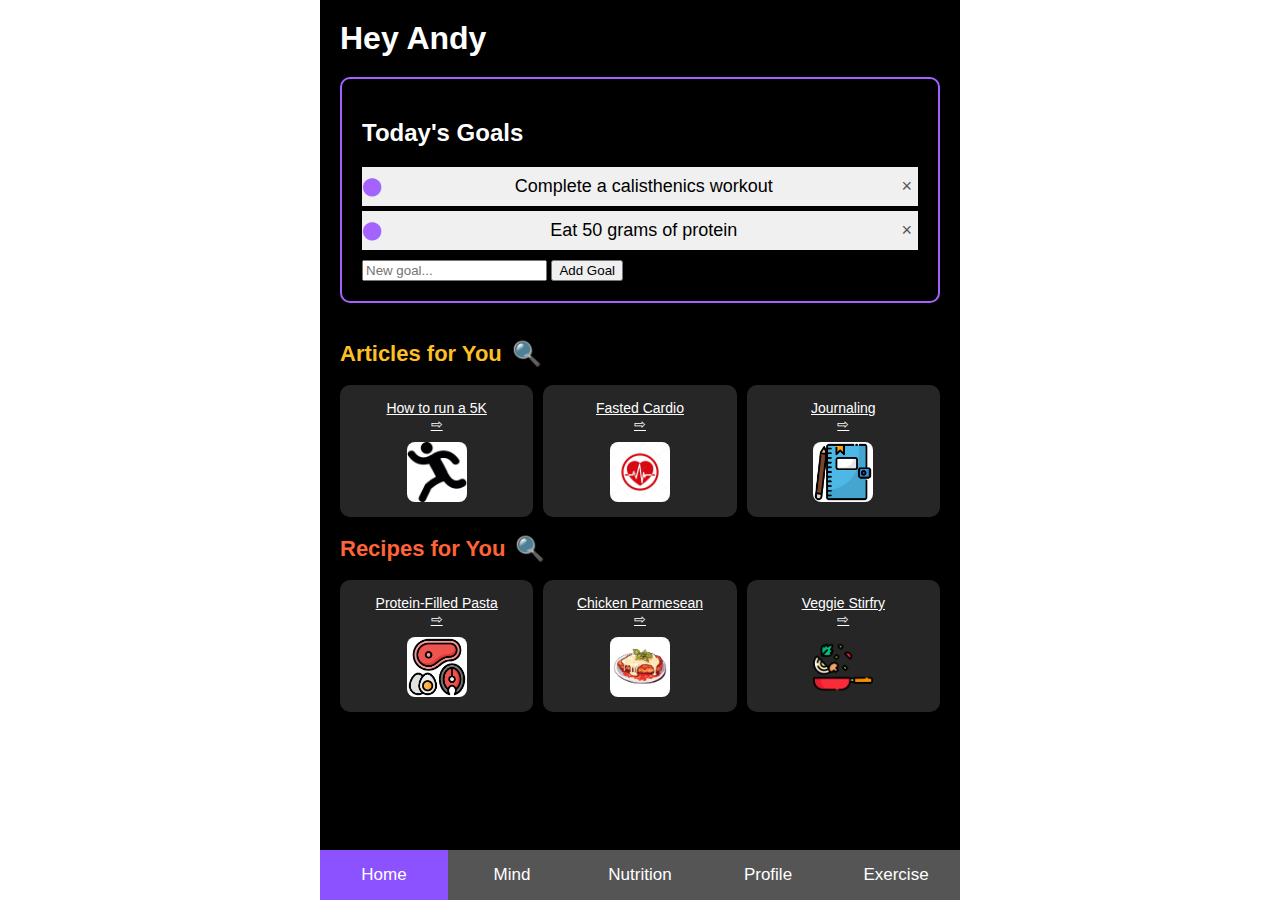
==== tab1.html @ 89b9f35d "added edit nutrition button, fixed scroll on nutrition tab" ====
<!DOCTYPE html>
<html lang="en">
   <head>
      <meta charset="UTF-8">
      <meta name="viewport" content="width=device-width, initial-scale=1.0">
      <link rel="stylesheet" href="styles.css">
      <title>Tabs Example</title>
   </head>
   <body>
      <div id="wrapped" class="allContent">
         <div class="everything">
            <!--W3 Schools' code was used to create the general layout and buttons on the bottom. https://www.w3schools.com/howto/howto_js_tab_header.asp-->
            <!-- Updated Tab 1: Text -->
            <div id="Text" class="tabcontent">
               <div class="scrollable-content">
                  <!-- Top Header with Username -->
                  <div class="header">
                     <h1 class="greeting">Hey Andy</h1>
                  </div>
                  <!-- Section: Today's Goals with Box -->
                  <div class="section goals-box">
                     <h2>Today's Goals</h2>
                     <ul id="goals-list" class="goals-list">
                        <li><span>Complete a calisthenics workout</span> <button onclick="removeGoal(this)">×</button></li>
                        <li><span>Eat 50 grams of protein</span> <button onclick="removeGoal(this)">×</button></li>
                     </ul>
                     <!-- Input to add new goals -->
                     <input type="text" id="newGoal" placeholder="New goal...">
                     <button onclick="addGoal()">Add Goal</button>
                  </div>
                  <!-- Section: Articles for You with Search Icon -->
                  <div class="section articles">
                     <div style="display: flex; align-items: center;">
                        <h2>Articles for You</h2>
                        <span class="search-icon" onclick="toggleSearch('article')" style="margin-left: 10px; cursor: pointer;">&#x1F50D;</span> <!-- Unicode for magnifying glass -->
                        <input type="text" id="articleSearch" placeholder="Search articles..." onkeyup="searchContent('article')" style="display: none; margin-left: 10px;">
                     </div>
                     <div class="article-grid" id="article-grid">
                        <div class="article-item">
                           <a href="javascript:void(0);" onclick="openImage('images/train-5k.jpg')">
                           How to run a 5K <span class="link-icon">&#x21E8;</span>
                           <img src="images/running.jpg" alt="How to run a 5K" class="article-image">
                           </a>
                        </div>
                        <div class="article-item">
                           <a href="javascript:void(0);" onclick="openImage('images/fasted-cardio.jpg')">
                           Fasted Cardio <span class="link-icon">&#x21E8;</span>
                           <img src="images/cardio.jpg" alt="Fasted Cardio" class="article-image">
                           </a>
                        </div>
                        <div class="article-item">
                           <a href="javascript:void(0);" onclick="openImage('images/journaling.jpg')">
                           Journaling <span class="link-icon">&#x21E8;</span>
                           <img src="images/journal.jpg" alt="Journaling" class="article-image">
                           </a>
                        </div>
                     </div>
                  </div>
                  <!-- Section: Recipes for You with Search Icon -->
                  <div class="section recipes">
                     <div style="display: flex; align-items: center;">
                        <h2>Recipes for You</h2>
                        <span class="search-icon" onclick="toggleSearch('recipe')" style="margin-left: 10px; cursor: pointer;">&#x1F50D;</span> <!-- Unicode for magnifying glass -->
                        <input type="text" id="recipeSearch" placeholder="Search recipes..." onkeyup="searchContent('recipe')" style="display: none; margin-left: 10px;">
                     </div>
                     <div class="recipe-grid" id="recipe-grid">
                        <div class="recipe-item">
                           <a href="javascript:void(0);" onclick="openImage('images/penne-recipe.jpg')">
                           Protein-Filled Pasta <span class="link-icon">&#x21E8;</span>
                           <img src="images/protein.jpg" alt="Protein-filled meals" class="recipe-image">
                           </a>
                        </div>
                        <div class="recipe-item">
                           <a href="javascript:void(0);" onclick="openImage('images/chicken-parm.jpg')">
                           Chicken Parmesean <span class="link-icon">&#x21E8;</span>
                           <img src="images/chickenparm.jpg" alt="Chicken Parmesan" class="recipe-image">
                           </a>
                        </div>
                        <div class="recipe-item">
                           <a href="javascript:void(0);" onclick="openImage('images/veg-stirfry.jpg')">
                           Veggie Stirfry <span class="link-icon">&#x21E8;</span>
                           <img src="images/stirfry.jpg" alt="Vegetable Stir Fry" class="recipe-image">
                           </a>
                        </div>
                     </div>
                  </div>
               </div>
            </div>
            <script>
               function toggleSearch(section) {
                   const searchBox = document.getElementById(section + 'Search');
                   searchBox.style.display = searchBox.style.display === 'none' ? 'block' : 'none';
                   searchBox.focus();
               }
               
               function searchContent(section) {
                   const input = document.getElementById(section + 'Search').value.toLowerCase();
                   const items = document.querySelectorAll(`#${section}-grid .${section}-item`);
               
                   items.forEach(item => {
                       const text = item.textContent.toLowerCase();
                       if (text.includes(input)) {
                           item.style.backgroundColor = '#ffeb3b'; // Light yellow background for matching items
                           item.style.border = '2px solid #ffa000'; // Orange border to enhance visibility
                           item.style.boxShadow = '0px 0px 10px rgba(255, 160, 0, 0.5)'; // Shadow effect for better highlight
                           item.style.borderRadius = '8px'; // Rounding corners for a nicer appearance
                       } else {
                           item.style.backgroundColor = ''; // Remove background color
                           item.style.border = ''; // Remove border
                           item.style.boxShadow = ''; // Remove shadow
                           item.style.borderRadius = ''; // Remove rounded corners
                       }
                   });
               }
            </script>
            <!-- Tab 2: Choices -->
            <div id="Choices" class="tabcontent">
               <h1 style="text-align: center; font-size: 24px; margin-bottom: 20px;">Daily Reflection</h1>
               <!-- Reflection Form -->
               <form style="display: flex; flex-direction: column; align-items: center;">
                  <!-- Reflection Text Area -->
                  <div style="margin-bottom: 20px; width: 80%;">
                     <label for="reflection" style="font-weight: bold; font-size: 18px; display: block; text-align: left; margin-bottom: 10px;">Your Reflection:</label>
                     <textarea id="reflection" rows="4" placeholder="Write your thoughts here..." style="width: 100%; padding: 10px; font-size: 16px; border-radius: 5px; border: 1px solid #ccc;"></textarea>
                  </div>
                  <!-- Mood Selection with Stars -->
                  <div style="margin-bottom: 20px; text-align: center;">
                     <label for="mood" style="font-weight: bold; font-size: 18px; display: block; margin-bottom: 10px;">Your Mood:</label>
                     <div id="starRating" style="display: flex; gap: 5px; justify-content: center;">
                        <span class="star" data-value="1">&#9733;</span>
                        <span class="star" data-value="2">&#9733;</span>
                        <span class="star" data-value="3">&#9733;</span>
                        <span class="star" data-value="4">&#9733;</span>
                        <span class="star" data-value="5">&#9733;</span>
                     </div>
                     <input type="hidden" id="mood" value="0">
                  </div>
                  <!-- Sleep Start and End Time -->
                  <div style="margin-bottom: 20px; width: 80%; text-align: left;">
                     <label for="sleepStart" style="font-weight: bold; font-size: 18px; display: block; margin-bottom: 10px;">Sleep Start Time:</label>
                     <input type="time" id="sleepStart" style="width: 100%; padding: 10px; font-size: 16px; border-radius: 5px; border: 1px solid #ccc;">
                  </div>
                  <div style="margin-bottom: 20px; width: 80%; text-align: left;">
                     <label for="sleepEnd" style="font-weight: bold; font-size: 18px; display: block; margin-bottom: 10px;">Sleep End Time:</label>
                     <input type="time" id="sleepEnd" style="width: 100%; padding: 10px; font-size: 16px; border-radius: 5px; border: 1px solid #ccc;">
                  </div>
                  <!-- Submit Button -->
                  <button type="button" onclick="submitReflection()" style="padding: 10px 20px; font-size: 16px; border-radius: 5px; background-color: #4CAF50; color: white; border: none; cursor: pointer;">
                  Submit Reflection
                  </button>
               </form>
               <!-- Result Display -->
               <p id="reflectionResult" style="text-align: center; margin-top: 20px; font-size: 18px;"></p>
            </div>
            <script>
               // Star Rating Functionality
               document.querySelectorAll('.star').forEach(star => {
                   star.addEventListener('click', function() {
                       const rating = this.getAttribute('data-value');
                       document.getElementById('mood').value = rating;
                       highlightStars(rating);
                   });
               });
               
               function highlightStars(rating) {
                   document.querySelectorAll('.star').forEach(star => {
                       star.style.color = star.getAttribute('data-value') <= rating ? 'gold' : '#ccc';
                   });
               }
               
               // Function to calculate sleep duration
               function calculateSleepDuration(startTime, endTime) {
                   const start = new Date(`1970-01-01T${startTime}:00`);
                   const end = new Date(`1970-01-01T${endTime}:00`);
               
                   if (end < start) {
                       end.setDate(end.getDate() + 1); // Adjust for overnight sleep
                   }
               
                   const diffMs = end - start;
                   const diffHrs = Math.floor(diffMs / (1000 * 60 * 60));
                   const diffMins = Math.floor((diffMs % (1000 * 60 * 60)) / (1000 * 60));
               
                   return `${diffHrs} hours and ${diffMins} minutes`;
               }
               
               // Function to handle reflection submission
               function submitReflection() {
                   const reflection = document.getElementById("reflection").value;
                   const mood = document.getElementById("mood").value;
                   const sleepStart = document.getElementById("sleepStart").value;
                   const sleepEnd = document.getElementById("sleepEnd").value;
               
                   let sleepDuration = "N/A";
                   if (sleepStart && sleepEnd) {
                       sleepDuration = calculateSleepDuration(sleepStart, sleepEnd);
                   }
               
                   document.getElementById("reflectionResult").innerText = `
                       Reflection: ${reflection}
                       Mood: ${mood} stars
                       Sleep Duration: ${sleepDuration}
                   `;
               }
            </script>
            <!-- Tab 3: Nutrition -->
            <div id="ToDo" class="tabcontent">
               <h1 style="color: white; text-align: center; font-size: 24px; margin-bottom: 20px;">Good Morning Andy!</h1>
               <!-- Section for Caloric and Macronutrient Progress -->
               <div style="display: flex; align-items: center; justify-content: space-between; margin-bottom: 30px;">
                  <div style="background-color: #a463ff; color: white; padding: 10px; border-radius: 50%; text-align: center;">
                     1000/2000 Kcal
                  </div>
                  <div style="flex-grow: 1; margin-left: 20px;">
                     <div style="display: flex; align-items: center;">
                        <div style="color: #fcbf24; width: 50px;">Carbs</div>
                        <div style="background-color: #333; width: 100%; height: 10px; border-radius: 5px; margin-left: 10px; position: relative;">
                           <div style="background-color: #fcbf24; width: 60%; height: 100%; border-radius: 5px;"></div>
                        </div>
                     </div>
                     <div style="display: flex; align-items: center; margin-top: 10px;">
                        <div style="color: #fcbf24; width: 50px;">Protein</div>
                        <div style="background-color: #333; width: 100%; height: 10px; border-radius: 5px; margin-left: 10px; position: relative;">
                           <div style="background-color: #fcbf24; width: 45%; height: 100%; border-radius: 5px;"></div>
                        </div>
                     </div>
                     <div style="display: flex; align-items: center; margin-top: 10px;">
                        <div style="color: #fcbf24; width: 50px;">Fats</div>
                        <div style="background-color: #333; width: 100%; height: 10px; border-radius: 5px; margin-left: 10px; position: relative;">
                           <div style="background-color: #fcbf24; width: 30%; height: 100%; border-radius: 5px;"></div>
                        </div>
                     </div>
                  </div>
               </div>
               <!-- Dropdown Menus -->
               <div class="dropdowns" style="color: white; font-size: 18px; text-align: left;">
                  <button id="submit-nutrition-btn" style="margin-left: 10px; background-color: #fcbf24; padding: 10px;">Submit Nutrition</button>
                  <label for="breakfast-dropdown">Breakfast</label>
                  <select id="breakfast-dropdown" class="dropdown">
                     <option value="" disabled selected>Select an option</option>
                     <option value="Smoothie">Smoothie</option>
                     <option value="Oatmeal">Oatmeal</option>
                     <option value="Eggs">Eggs</option>
                  </select>
                  <input type="text" id="newBreakfast" placeholder="Add new breakfast..." />
                  <button onclick="addNewOption('breakfast-dropdown', 'newBreakfast')">Add</button>
                  <label for="lunch-dropdown" style="margin-top: 20px;">Lunch</label>
                  <select id="lunch-dropdown" class="dropdown">
                     <option value="" disabled selected>Select an option</option>
                     <option value="Salad">Salad</option>
                     <option value="Chicken Wrap">Chicken Wrap</option>
                     <option value="Rice & Beans">Rice & Beans</option>
                  </select>
                  <input type="text" id="newLunch" placeholder="Add new lunch..." />
                  <button onclick="addNewOption('lunch-dropdown', 'newLunch')">Add</button>
                  <label for="dinner-dropdown" style="margin-top: 20px;">Dinner</label>
                  <select id="dinner-dropdown" class="dropdown">
                     <option value="" disabled selected>Select an option</option>
                     <option value="Grilled Salmon">Grilled Salmon</option>
                     <option value="Steak">Steak</option>
                     <option value="Vegetable Stir Fry">Vegetable Stir Fry</option>
                  </select>
                  <input type="text" id="newDinner" placeholder="Add new dinner..." />
                  <button onclick="addNewOption('dinner-dropdown', 'newDinner')">Add</button>
                  <label for="snack-dropdown" style="margin-top: 20px;">Snack</label>
                  <select id="snack-dropdown" class="dropdown">
                     <option value="" disabled selected>Select an option</option>
                     <option value="Fruit">Fruit</option>
                     <option value="Nuts">Nuts</option>
                     <option value="Protein Bar">Protein Bar</option>
                  </select>
                  <input type="text" id="newSnack" placeholder="Add new snack..." />
                  <button onclick="addNewOption('snack-dropdown', 'newSnack')">Add</button>
               </div>
            </div>
            <!-- Tab 4: Profile -->
            <div id="Profile" class="tabcontent" style="position: relative;">
               <!-- Settings Icon in the Top Right Corner -->
               <img src="settings.png" alt="Settings" id="settingsIcon" style="position: absolute; top: 20px; right: 20px; width: 30px; height: 30px; cursor: pointer;">
               <div class="form-popup" id="preliminaryModal">
                  <form id="preliminaryForm" class="form-container">
                     <h2>Preliminary Information</h2>
                     <label for="name">Name:</label>
                     <input type="text" id="name" placeholder="Enter your name" required>
                     <label for="age">Age:</label>
                     <input type="number" id="age" placeholder="Enter your age" required>
                     <label for="height">Height (cm):</label>
                     <input type="number" id="height" placeholder="Enter your height in cm" required>
                     <label for="weight">Weight (kg):</label>
                     <input type="number" id="weight" placeholder="Enter your weight in kg" required>
                     <label for="fitness-goal">Fitness Goal:</label>
                     <select id="fitness-goal" required>
                        <option value="" disabled selected>Select a goal...</option>
                        <option value="Strength & Muscle Building">Strength & Muscle Building</option>
                        <option value="Endurance & Stamina">Endurance & Stamina</option>
                        <option value="Flexibility & Mobility">Flexibility & Mobility</option>
                        <option value="Weight Loss & Toning">Weight Loss & Toning</option>
                     </select>
                     <button type="submit" class="btn">Submit</button>
                     <button type="button" class="btn cancel" onclick="closeForm()">Close</button>
                  </form>
               </div>
               <!-- Centered Header -->
               <h1 style="text-align: center; font-size: 24px; margin-top: 20px;">Hi Bharat!</h1>
               <!-- Centered Profile Picture Below Header -->
               <div style="display: flex; justify-content: center; margin-top: 10px;">
                  <img src="BITMOJI.png" alt="Profile Picture" id="img" width="80" style="border-radius: 50%; cursor: pointer;">
               </div>
               <!-- Row with Weight, Height, and Age -->
               <div style="display: flex; justify-content: center; gap: 20px; margin-top: 20px;">
                  <div class="info-box" id="weight-box"><strong>Weight:</strong> 70 kg</div>
                  <div class="info-box" id="height-box"><strong>Height:</strong> 180 cm</div>
                  <div class="info-box" id="age-box"><strong>Age:</strong> 25</div>
               </div>
               <!-- Bubbles with Large Number and Small Text -->
               <div style="display: flex; justify-content: center; gap: 20px; margin-top: 20px;">
                  <div class="bubble">
                     <div class="large-number">1</div>
                     <div class="small-text">workout done</div>
                  </div>
                  <div class="bubble">
                     <div class="large-number">72</div>
                     <div class="small-text">grams of protein</div>
                  </div>
                  <button onclick="editNutrition()" class="edit-nutrition-btn">Edit Nutrition</button>
               </div>
               <!-- Table Image at the Bottom -->
               <div style="text-align: center; margin-top: 30px; padding-bottom: 30px;">
                  <img src="table.png" alt="Table Data" style="width: 100%; max-width: 600px; border-radius: 10px;">
               </div>
               <!-- Hidden Text Displayed on Image Click -->
               <div id="txt" style="display: none; margin-top: 10px;">
                  <button id="close" style="background: none; border: none; font-size: 18px; color: white; cursor: pointer;">&times;</button>
                  <p>Hello.</p>
               </div>
               <script>
                  const pic = document.getElementById('img');
                  const text = document.getElementById('txt');
                  const close = document.getElementById('close');
                  
                  pic.addEventListener('click', () => {
                      text.style.display = 'block';
                  });
                  
                  close.addEventListener('click', () => {
                      text.style.display = 'none';
                  });
                  
                  
                  //form stuff scripts
                     // Get references to necessary elements
                  const settingsIcon = document.getElementById('settingsIcon');
                  const formPopup = document.getElementById('preliminaryModal');
                  const formContainer = document.getElementById('preliminaryForm');
                  
                  // Function to open the form modal when the settings icon is clicked
                  settingsIcon.addEventListener('click', () => {
                  formPopup.style.display = "block";
                  });
                  
                  // Function to close the form modal
                  function closeForm() {
                  formPopup.style.display = "none";
                  }
                  
                  // Handle form submission
                  
                  function addNewOption(dropdownId, inputId) {
                  const dropdown = document.getElementById(dropdownId);
                  const newValue = document.getElementById(inputId).value.trim();
                  
                  
                  if (newValue !== "") {
                  const newOption = document.createElement("option");
                  newOption.text = newValue;
                  newOption.value = newValue;
                  dropdown.add(newOption); // Add the new option to the dropdown
                  
                  // Optionally, select the new option right away
                  dropdown.value = newValue;
                  
                  
                  // Clear the input field after adding
                  document.getElementById(inputId).value = '';
                  } else {
                  alert("Please enter a value to add.");
                  }
                  }
                  document.getElementById("submit-nutrition-btn").addEventListener("click", function() {
                  // Generate a random number between 0 and 150
                  const randomProtein = Math.floor(Math.random() * 151); // 0 to 150 inclusive
                  
                  // Update the profile bubble for grams of protein
                  document.querySelector("#Profile .bubble:nth-child(2) .large-number").textContent = randomProtein;
                  });
               </script>
            </div>
            <!-- Tab 5: Exercise -->
            <div id="Exercise" class="tabcontent">
               <!-- Header for Today's Workout -->
               <div class="header">
                  <h1>Today's Workout</h1>
                  <button class="start-workout-btn">+ Start Workout</button> <!-- Start workout button -->
               </div>
               <!-- Workout Cards -->
               <div class="workout-cards">
                  <div class="workout-card">
                     <p id="workout1">35 min jog</p>
                  </div>
                  <div class="workout-card">
                     <p id="workout2">3 x 11 Lunges</p>
                  </div>
                  <div class="workout-card">
                     <p id="workout3">3 x 15 Glute Bridge</p>
                  </div>
                  <div class="workout-card">
                     <p id="workout4">4 x 15 Squats</p>
                  </div>
               </div>
               <!-- Workout Summary Section -->
               <div class="workout-summary">
                  <h2>Summary</h2>
                  <div class="muscle-images">
                     <img src="images/muscles.jpg" alt="Body Image" class="muscle-image"> <!-- REPLACE WITH ACTUAL IMAGE PATH -->
                  </div>
                  <ul class="summary-list">
                     <li><strong>Areas Targeted:</strong> Legs</li>
                     <li><strong>Duration:</strong> 50 mins</li>
                     <li><strong>Calories Burned:</strong> 350 Kcal</li>
                  </ul>
               </div>
            </div>
            <!-- Continuation of the first original link. https://www.w3schools.com/howto/howto_js_tab_header.asp -->
            <!-- Buttons -->
            <div class="tab-buttons">
               <button class="tablink" onclick="openTab('Text', this)" id="defaultOpen">Home</button>
               <button class="tablink" onclick="openTab('Choices', this)">Mind</button>
               <button class="tablink" onclick="openTab('ToDo', this)">Nutrition</button>
               <button class="tablink" onclick="openTab('Profile', this)">Profile</button>
               <button class="tablink" onclick="openTab('Exercise', this)">Exercise</button>
            </div>
         </div>
      </div>
      <script>
         const workoutPlans = {
           "Strength & Muscle Building": [
               "2 x 10 Bench Press",
               "4 x 10 Deadlift",
               "4 x 10 Squats",
               "3 x 15 Bicep Curls"
           ],
           "Endurance & Stamina": [
               "40 min Run",
               "3 x 20 Mountain Climbers",
               "3 x 15 Burpees",
               "4 x 15 Jump Squats"
           ],
           "Flexibility & Mobility": [
               "20 min Yoga Flow",
               "3 x 10 Shoulder Stretches",
               "3 x 10 Hamstring Stretches",
               "3 x 10 Hip Flexor Stretches"
           ],
           "Weight Loss & Toning": [
               "30 min HIIT Cardio",
               "4 x 15 Push-Ups",
               "4 x 15 Bodyweight Squats",
               "3 x 20 Bicycle Crunches"
           ]
         };
         
         function updateWorkoutText(goal) {
         console.log("Updating workout text for goal:", goal);  // Debug: Check which goal is selected
         
         // Get the selected workout plan
         const selectedWorkouts = workoutPlans[goal] || ["", "", "", ""];
         console.log("Selected Workouts:", selectedWorkouts);  // Debug: Check selected workouts
         
         // Update each workout card's text based on the selected workout plan
         document.getElementById("workout1").innerText = selectedWorkouts[0] || "";
         document.getElementById("workout2").innerText = selectedWorkouts[1] || "";
         document.getElementById("workout3").innerText = selectedWorkouts[2] || "";
         document.getElementById("workout4").innerText = selectedWorkouts[3] || "";
         
         // Debug: Log the updated text for verification
         console.log("Updated workout1 text:", document.getElementById("workout1").innerText);
         console.log("Updated workout2 text:", document.getElementById("workout2").innerText);
         console.log("Updated workout3 text:", document.getElementById("workout3").innerText);
         console.log("Updated workout4 text:", document.getElementById("workout4").innerText);
         }
         
         
         
         formContainer.addEventListener('submit', function(event) {
         event.preventDefault();
         
         // Get form input values
         const name = document.getElementById('name').value;
         const age = document.getElementById('age').value;
         const height = document.getElementById('height').value;
         const weight = document.getElementById('weight').value;
         const fitnessGoal = document.getElementById('fitness-goal').value;
         
         // Update the displayed information in the profile
         document.querySelector('#Profile h1').innerText = `Hi ${name}!`;
         document.getElementById('weight-box').innerText = `Weight: ${weight} kg`;
         document.getElementById('height-box').innerText = `Height: ${height} cm`;
         document.getElementById('age-box').innerText = `Age: ${age}`;
         
         // Update workout cards based on the selected goal
         updateWorkoutText(fitnessGoal);
         // Close the form after submission
         closeForm();
         });
         
         
         document.addEventListener('DOMContentLoaded', function() {
         console.log("DOM fully loaded and parsed. Setting default workout plan.");
         updateWorkoutText("Strength & Muscle Building");
         });  
         
         
         
         
         
         
         
         
         
         
         
         
         
         
         
         
         
         
         
           function openTab(tabName, elmnt) {
           var i, tabcontent, tablinks;
           tabcontent = document.getElementsByClassName("tabcontent");
           for (i = 0; i < tabcontent.length; i++) {
               tabcontent[i].style.display = "none";
           }
           tablinks = document.getElementsByClassName("tablink");
           for (i = 0; i < tablinks.length; i++) {
               tablinks[i].classList.remove("active"); // Remove active class from all buttons
           }
           document.getElementById(tabName).style.display = "block";
           elmnt.classList.add("active"); // Add active class to clicked button
         }
         
         
           document.getElementById("defaultOpen").click();
         
         
           function displayChoice() {
               const hatColor1 = document.querySelector('input[name="hatColor1"]:checked').value;
               const hatColor2 = document.getElementById("hatColor2").value;
               document.getElementById("choiceResult").innerText = `Hat color #1: ${hatColor1}, Hat color #2: ${hatColor2}`;
           }
         
         
         
         
           function addItem() {
               const newItemText = document.getElementById("newItem").value;
               if (newItemText.trim() !== "") {
                   const li = document.createElement("li");
                   li.innerHTML = `<span>${newItemText}</span> <button onclick="removeItem(this)">×</button>`;
                   li.querySelector("span").onclick = function () {
                       this.classList.toggle("completed");
                   };
                   document.getElementById("todoList").appendChild(li);
                   document.getElementById("newItem").value = '';
               }
           }
         
         
         
         
           function removeItem(element) {
               element.parentElement.remove();
           }
         
         
         
         
           function addGoal() {
               const newGoalText = document.getElementById("newGoal").value;
               if (newGoalText.trim() !== "") {
                   const li = document.createElement("li");
                   li.innerHTML = `<span>${newGoalText}</span> <button onclick="removeGoal(this)">×</button>`;
                   document.getElementById("goals-list").appendChild(li);
                   document.getElementById("newGoal").value = ''; // Clear the input field
               }
           }
         
         
         
         
           function removeGoal(element) {
               element.parentElement.remove();
           }

           function editNutrition() {
    // Simulate clicking on the Nutrition tab to switch views
    document.getElementById("defaultOpen").click(); // Adjust if the Nutrition tab isn’t the default

    // Directly show the Nutrition tab
    openTab('ToDo', document.querySelector('.tablink[onclick*="ToDo"]'));
    
    // Scroll to the top in case the form is off-screen
    document.getElementById("ToDo").scrollTop = 0;
}
      </script>
   </body>
</html>
---- styles.css ----
/* General Styles */
body {
  font-family: Arial, sans-serif;
  margin: 0;
  padding: 0;
 }
 .tablink {
  background-color: #555;
  color: white;
  border: none;
  outline: none;
  cursor: pointer;
  padding: 14px 16px;
  font-size: 17px;
  width: 20%;
  float: left;
 }
 .allContent {
  margin: auto;
  width: 640px;
  height: 100vh;
  display: flex;
  flex-direction: column;
  justify-content: space-between;
  background-color: powderblue;
  position: relative;
 }
 .everything {
  flex: 1;
  display: flex;
  flex-direction: column;
  justify-content: space-between;
  height: 100vh; /* Full height of the viewport */
 }
 .tab-buttons {
  display: flex;
  justify-content: space-between;
  background-color: #555;
  height: 50px;
  position: fixed; /* Ensures the footer remains fixed at the bottom */
  bottom: 0;
  width: 640px; /* Adjust as per the container width */
 }
 
 
 .tablink:hover {
  background-color: #777;
 }
 .tabcontent {
  display: none;
  flex-grow: 1;
  padding: 0;
  text-align: center;
  background-color: rgb(186, 85, 85);
  height: calc(100vh - 50px); /* Ensures tab content doesn’t overflow */
  overflow-y: auto; /* Allows the inner content to scroll if needed */
  padding-bottom: 50px; /* Makes space for the footer */
}
 
 
 .scrollable-content {
  padding: 20px;
  overflow-y: auto;
  height: calc(100% - 40px);
 }
 #Choices form {
  text-align: left;
  margin: 20px;
 }
 #Choices label {
  font-weight: bold;
 }
 #ToDo input[type="text"] {
  padding: 5px;
  font-size: 14px;
  margin-right: 10px;
  margin-bottom: 10px;
  width: calc(100% - 100px); /* Adjust width */
 }
 
 
 #ToDo button {
  padding: 5px 10px;
  background-color: #fcbf24;
  color: black;
  border-radius: 5px;
  cursor: pointer;
 }
 
 
 #ToDo ul {
  list-style-type: none;
  padding: 0;
  margin-top: 20px;
 }
 
 
 /* Ensure to-do list text is black */
 #ToDo ul li, .goals-list li {
  padding: 10px;
  background-color: #f0f0f0;
  margin-bottom: 5px;
  display: flex;
  justify-content: space-between;
  align-items: center;
  color: black; /* Ensure text is black */
 }
 
 
 /* Style for the goals and to-do list delete button */
 .goals-list li button, #ToDo ul li button {
  background-color: transparent;
  border: none;
  color: #555;
  font-size: 18px;
  cursor: pointer;
 }
 
 
 .goals-list li button:hover, #ToDo ul li button:hover {
  color: red;
 }
 
 
 /* Style for the Colors tab */
 .yellow {
  color: yellow;
  background-color: black;
  padding: 11px;
  margin: 0;
 }
 .purple {
  color: purple;
  background-color: yellow;
  padding: 11px;
  margin: 0;
 }
 .down-here {
  position: absolute;
  bottom: 50px;
  right: 10px;
 }
 
 
 /* Updated Styles for Tab 1: Text */
 #Text .scrollable-content {
  padding: 20px;
  background-color: #000; /* Dark background */
  color: #fff; /* White text */
  font-family: 'Arial', sans-serif;
 }
 
 
 /* Header */
 .header {
  display: flex;
  justify-content: space-between;
  align-items: center;
  margin-bottom: 20px;
 }
 .header h1 {
  font-size: 32px;
  margin: 0;
 }
 .search-icon {
  font-size: 24px;
  cursor: pointer;
 }
 
 
 /* Goals Section with Box */
 .goals-box {
  border: 2px solid #a463ff;
  border-radius: 10px;
  padding: 20px;
  margin-bottom: 20px;
  text-align: left; /* Left align the goals content */
 }
 .section.goals h2 {
  font-size: 22px;
  color: #a463ff; /* Purple color for section headers */
 }
 .goals-list {
  list-style: none;
  padding: 0;
  margin: 10px 0;
 }
 .goals-list li {
  font-size: 18px;
  padding: 8px 0;
  position: relative;
 }
 .goals-list li::before {
  content: "⬤"; /* Purple circle before each goal */
  color: #a463ff;
  margin-right: 10px;
 }
 
 
 /* Articles Section with Images */
 .section.articles h2 {
  font-size: 22px;
  color: #fcbf24; /* Orange-yellow */
 }
 .article-grid {
  display: grid;
  grid-template-columns: repeat(3, 1fr);
  gap: 10px;
 }
 .article-item a {
  color: #fff;
  font-size: 14px;
  background-color: #262626; /* Dark gray background for article boxes */
  padding: 15px;
  display: flex;
  flex-direction: column;
  align-items: center;
  text-align: center;
  border-radius: 10px;
 }
 .article-item a:hover {
  background-color: #333;
 }
 
 
 
 
 /* Updated Image Sizes */
 .article-image, .recipe-image {
  width: 60px; /* Limit the width to 60px */
  height: 60px; /* Set a fixed height */
  margin-top: 10px;
  object-fit: contain; /* Keep the image contained within the box */
  border-radius: 8px; /* Optional: Add a slight border radius */
 }
 
 
 /* Recipes Section with Images */
 .section.recipes h2 {
  font-size: 22px;
  color: #ff6437; /* Orange color */
 }
 .recipe-grid {
  display: grid;
  grid-template-columns: repeat(3, 1fr);
  gap: 10px;
 }
 .recipe-item a {
  color: #fff;
  font-size: 14px;
  background-color: #262626;
  padding: 15px;
  display: flex;
  flex-direction: column;
  align-items: center;
  text-align: center;
  border-radius: 10px;
 }
 .recipe-item a:hover {
  background-color: #333;
 }
 
 
 
 
 /*Profile styling*/
 .info-box {
  background-color: #333;
  color: #fff;
  padding: 10px 20px;
  border-radius: 5px;
  font-weight: bold;
 }
 
 
 /* Style for Workout Done and Protein Bubbles */
 .bubble {
  background-color: #a64dff;
  color: #fff;
  padding: 20px;
  border-radius: 10px;
  text-align: center;
  width: 120px;
  font-size: 18px;
  font-weight: bold;
 }
 
 
 .large-number {
  font-size: 24px;
 }
 
 
 
 
 
 
 
 
 
 
 
 
 /*Exercise*/
 .todo-item {
  display: flex;
  justify-content: space-between;
  align-items: center;
  background-color: #f9f9f9;
  padding: 10px 15px;
  border-radius: 5px;
  margin-bottom: 10px;
  box-shadow: 0 2px 4px rgba(0, 0, 0, 0.1);
 }
 
 
 /* Task Text Styling */
 .task-text {
  font-size: 16px;
  color: #333;
  cursor: pointer;
 }
 
 
 .task-text.completed {
  text-decoration: line-through;
  color: #aaa;
 }
 
 
 /* Remove Button Styling */
 .remove-btn {
  background: none;
  border: none;
  color: #d9534f;
  font-size: 18px;
  cursor: pointer;
 }
 
 
 .remove-btn:hover {
  color: #c9302c;
 }
 
 
 /* Nutrition/Exercise Tab Styling */
 .stats-section {
  display: flex;
  justify-content: space-between;
  margin-bottom: 20px;
 }
 
 
 .circle {
  width: 100px;
  height: 100px;
  border-radius: 50%;
  background-color: #a463ff;
  display: flex;
  justify-content: center;
  align-items: center;
  color: white;
  font-size: 16px;
 }
 
 
 .circle-content p {
  margin: 0;
  text-align: center;
 }
 
 
 .progress-bars {
  flex-grow: 1;
  padding-left: 20px;
 }
 
 
 .progress-bars p {
  color: #fcbf24;
  margin-bottom: 5px;
 }
 
 
 .progress-bar {
  width: 100%;
  height: 10px;
  background-color: #333;
  border-radius: 5px;
  margin-bottom: 10px;
 }
 
 
 .filled-bar {
  height: 100%;
  background-color: #fcbf24;
  border-radius: 5px;
 }
 
 
 .meals {
  margin-bottom: 20px;
 }
 
 
 .meal-item {
  display: flex;
  justify-content: space-between;
  margin-bottom: 10px;
 }
 
 
 .meal-item p {
  color: #fff;
 }
 
 
 .meal-item button {
  padding: 5px 10px;
  border-radius: 5px;
  background-color: #a463ff;
  color: white;
  border: none;
  cursor: pointer;
 }
 
 
 .search-section {
  display: flex;
  justify-content: center;
  gap: 10px;
  margin-bottom: 20px;
 }
 
 
 .search-input {
  padding: 10px;
  font-size: 16px;
  width: 200px;
  border-radius: 5px;
  border: none;
 }
 
 
 .search-button {
  padding: 10px 15px;
  background-color: #a463ff;
  color: white;
  border: none;
  border-radius: 5px;
  cursor: pointer;
 }
 
 
 .create-own-btn {
  padding: 10px 15px;
  background-color: #fcbf24;
  color: black;
  border: none;
  border-radius: 5px;
  cursor: pointer;
  width: 100%;
 }
 
 
 /* Update background to match Tab 1 */
 #ToDo {
  background-color: #000; /* Black background like Tab 1 */
  color: #fff; /* White text */
  padding: 20px;
  text-align: center;
 }
 
 
 /* Style dropdowns */
 .dropdown {
  background-color: #333;
  color: white;
  padding: 10px;
  border-radius: 5px;
  width: 100%;
  margin-top: 10px;
  font-size: 16px;
  border: 1px solid #777;
 }
 
 
 .dropdown option {
  background-color: #000;
  color: white;
 }
 
 
 /* Adjust label styling */
 #ToDo label {
  display: block;
  margin-top: 15px;
  font-size: 18px;
  color: #fcbf24; /* Matches the highlight color */
 }
 
 
 #Choices {
  background-color: #000; /* Black background */
  color: #fff; /* White text */
  padding: 20px;
  text-align: center;
 }
 
 
 #Choices label {
  color: #fcbf24; /* Matches the yellow highlight color */
 }
 
 
 #Choices textarea,
 #Choices input[type="time"] {
  background-color: #333; /* Dark gray background */
  color: white; /* White text */
  border: 1px solid #777; /* Light border */
 }
 
 
 #Choices button {
  background-color: #a463ff; /* Matches the purple button color */
  color: white; /* White text */
 }
 
 
 .star {
  color: #ccc; /* Default star color */
 }
 
 
 .star:hover,
 .star[data-value="1"]:hover ~ .star,
 .star[data-value="1"] {
  color: gold; /* Highlight stars when selected */
 }
 
 
 /* Profile tab color scheme update */
 #Profile {
  background-color: #000; /* Black background */
  color: #fff; /* White text */
  padding: 20px;
  text-align: center;
 }
 
 
 #Profile h1,
 #Profile .info-box,
 #Profile .bubble .large-number,
 #Profile .bubble .small-text {
  color: #fff; /* White text for profile elements */
 }
 
 
 #Profile .info-box {
  background-color: #333; /* Dark gray background */
  color: #fff; /* White text */
  border: 1px solid #777; /* Light border */
 }
 
 
 #Profile .bubble {
  background-color: #a463ff; /* Purple background for bubbles */
  color: #fff; /* White text */
 }
 
 
 #Profile img {
  border: 2px solid #fff; /* Add a white border around images */
 }
 
 
 /* Styles for the Exercise Tab */
 
 
 /* General layout */
 #Exercise {
  background-color: #000; /* Match black background like other tabs */
  color: #fff; /* White text */
  padding: 10px; /* Reduce padding */
  text-align: center;
 }
 
 
 /* Workout cards */
 .workout-cards {
  display: grid;
  grid-template-columns: repeat(2, 1fr); /* 2 columns */
  gap: 10px; /* Reduce space between cards */
  margin-top: 10px; /* Reduce margin */
  margin-bottom: 10px; /* Reduce margin */
 }
 
 
 .workout-card {
  background-color: #333; /* Dark gray background */
  padding: 10px; /* Reduce padding */
  border-radius: 10px;
  text-align: center;
  font-size: 16px; /* Reduce font size */
  color: white;
  box-shadow: 0 2px 5px rgba(0, 0, 0, 0.2);
 }
 
 
 /* Workout summary section */
 .workout-summary h2 {
  font-size: 30px; /* Reduce size */
  color: #a463ff; /* Matches yellow highlight color */
 }
 
 
 .muscle-images {
  display: flex;
  justify-content: center;
  gap: 10px; /* Reduce gap */
  margin-top: 10px; /* Reduce margin */
  margin-bottom: 10px; /* Reduce margin */
 }
 
 
 .muscle-image {
  width: 200px; /* Limit the size of the muscle image */
  height: auto;
  border: 2px solid #fff; /* White border around images */
  border-radius: 10px;
 }
 
 
 .summary-list {
  list-style: none;
  padding: 0;
  margin-top: 30px; /* Reduce margin */
  font-size: 20px; /* Adjust font size */
 }
 
 
 .summary-list li {
  margin-bottom: 5px; /* Reduce margin */
  color: #fcbf24;
 }
 
 
 #Exercise .header {
  display: flex;
  justify-content: space-between;
  align-items: center;
  margin-top: 20px; /* Add some top margin to bring it down */
  margin-bottom: 20px; /* Optional: Add bottom margin to space out content */
 }
 
 
 #Exercise .workout-summary {
  margin-top: 20px; /* Adds space above the summary */
 }
 
 
 /* Modal form - hidden by default */
 .form-popup {
  display: none; /* Hidden by default */
  position: fixed;
  top: 50%;
  left: 50%;
  transform: translate(-50%, -50%);
  border: 3px solid #f1f1f1;
  z-index: 9;
  background-color: white;
  width: 300px; /* Set a fixed width */
  padding: 20px;
  border-radius: 10px;
  box-shadow: 0px 4px 8px rgba(0, 0, 0, 0.2);
 }
 
 
 /* Optional: Styling for form elements */
 .form-container {
  display: flex;
  flex-direction: column;
 }
 
 
 .form-container label {
  font-size: 16px;
  font-weight: bold;
  color: black; /* Set font color to black */
  margin-bottom: 5px; /* Add space below the label */
 }
 
 
 .form-container input,
 .form-container select {
  margin-bottom: 15px; /* Add space below input and select elements */
  padding: 10px;
  font-size: 14px;
  border: 1px solid #ccc;
  border-radius: 5px;
 }
 
 
 .form-container h2 {
  font-size: 18px;
  color: black; /* Set font color to black for heading */
  margin-bottom: 20px; /* Add space below heading */
  text-align: center;
 }
 
 
 /* Optional: Styling for buttons in the modal */
 .form-container .btn {
  background-color: #04AA6D;
  color: white;
  padding: 16px 20px;
  border: none;
  cursor: pointer;
  width: 100%;
  margin-bottom: 10px;
 }
 
 
 .form-container .cancel {
  background-color: red;
 }
 
 
 /* Hover effect for buttons */
 .form-container .btn:hover {
  opacity: 1;
 }
 

 /*all button color change*/
 .tablink.active {
  background-color: #8C52FF;
  color: white; /* Optional for better readability */
 }
 
 #ToDo {
  display: flex;
  flex-direction: column;
  background-color: #000;
  color: #fff;
  padding: 20px;
  text-align: center;
  height: calc(100vh - 100px); /* Adjust to your needs */
  overflow-y: auto; /* Ensure scrolling is enabled */
  box-sizing: border-box;
}

/* Optional: Ensure the dropdown container can scroll if content exceeds the height */
#ToDo .dropdowns {
  max-height: 60vh; /* Set a maximum height */
  overflow-y: auto; /* Enable scrolling within the dropdown container */
  padding-bottom: 20px; /* Extra padding for easier scrolling */
}

.edit-nutrition-btn {
  background-color: #fcbf24; /* Matches the highlight color */
  color: black;
  border: none;
  padding: 5px 10px;
  border-radius: 5px;
  font-size: 14px;
  cursor: pointer;
  margin-top: 10px; /* Add some spacing */
}
.edit-nutrition-btn:hover {
  background-color: #ffc107; /* Slightly lighter on hover */
}
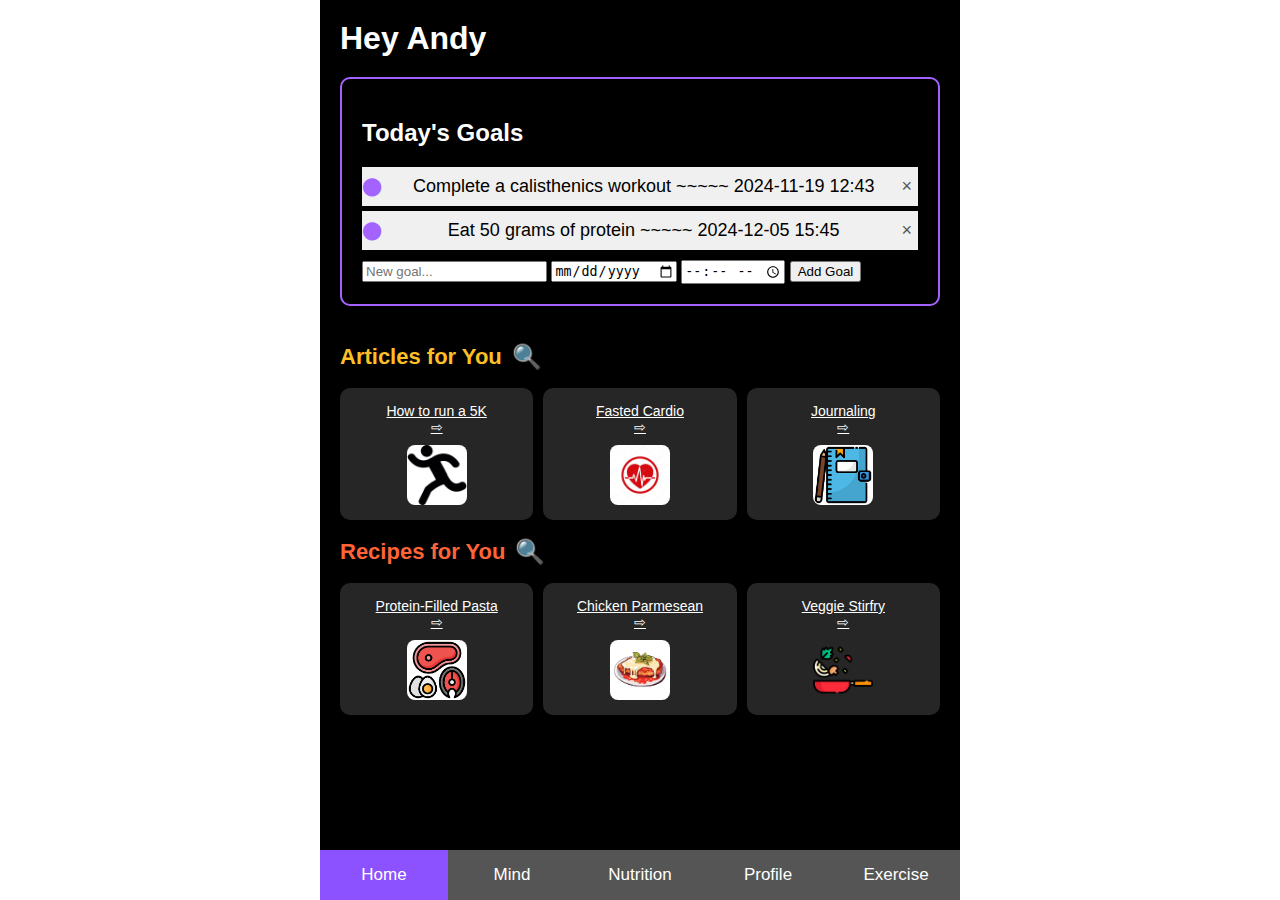
==== commit 5c5a2bf5: "can add date and time to goals now. added insta icon" ====
--- a/tab1.html
+++ b/tab1.html
@@ -21,11 +21,13 @@
                   <div class="section goals-box">
                      <h2>Today's Goals</h2>
                      <ul id="goals-list" class="goals-list">
-                        <li><span>Complete a calisthenics workout</span> <button onclick="removeGoal(this)">×</button></li>
-                        <li><span>Eat 50 grams of protein</span> <button onclick="removeGoal(this)">×</button></li>
+                        <li><span>Complete a calisthenics workout ~~~~~ 2024-11-19 12:43</span> <button onclick="removeGoal(this)">×</button></li>
+                        <li><span>Eat 50 grams of protein ~~~~~ 2024-12-05 15:45</span> <button onclick="removeGoal(this)">×</button></li>
                      </ul>
                      <!-- Input to add new goals -->
                      <input type="text" id="newGoal" placeholder="New goal...">
+                     <input type="date" id="goalDate" placeholder="Select date">
+                     <input type="time" id="goalTime" placeholder="Select time">
                      <button onclick="addGoal()">Add Goal</button>
                   </div>
                   <!-- Section: Articles for You with Search Icon -->
@@ -326,8 +328,16 @@
                </div>
                <!-- Table Image at the Bottom -->
                <div style="text-align: center; margin-top: 30px; padding-bottom: 30px;">
-                  <img src="table.png" alt="Table Data" style="width: 100%; max-width: 600px; border-radius: 10px;">
-               </div>
+                <div style="text-align: left; max-width: 600px; margin: 0 auto;">
+                   <h2 style="margin-bottom: 5px; font-size: 24px;">Average 1,598 Cal</h2>
+                   <h4 style="margin-top: 0; font-size: 18px; color: gray;">Oct 27 - Nov 2, 2024</h4>
+                </div>
+                <img src="calgraph.png" alt="Table Data" style="width: 100%; max-width: 600px; border-radius: 10px; cursor: pointer; transition: border-color 0.3s;"
+                     onclick="openTab('ToDo', this)" class="image-tint">
+                     <button onclick="shareToInstagram()" class="share-instagram-btn">
+                        <img src="images/instagram.jpg" alt="Instagram" style="width: 30px; height: 30px;">
+                     </button>
+             </div>
                <!-- Hidden Text Displayed on Image Click -->
                <div id="txt" style="display: none; margin-top: 10px;">
                   <button id="close" style="background: none; border: none; font-size: 18px; color: white; cursor: pointer;">&times;</button>
@@ -588,14 +598,24 @@
          
          
            function addGoal() {
-               const newGoalText = document.getElementById("newGoal").value;
-               if (newGoalText.trim() !== "") {
-                   const li = document.createElement("li");
-                   li.innerHTML = `<span>${newGoalText}</span> <button onclick="removeGoal(this)">×</button>`;
-                   document.getElementById("goals-list").appendChild(li);
-                   document.getElementById("newGoal").value = ''; // Clear the input field
-               }
-           }
+    const newGoalText = document.getElementById("newGoal").value;
+    const goalDate = document.getElementById("goalDate").value;
+    const goalTime = document.getElementById("goalTime").value;
+
+    if (newGoalText.trim() !== "") {
+        const li = document.createElement("li");
+        li.innerHTML = `
+            <span>${newGoalText} ~~~~~ ${goalDate} ${goalTime}</span>
+            <button onclick="removeGoal(this)">×</button>
+        `;
+        document.getElementById("goals-list").appendChild(li);
+
+        // Clear input fields after adding
+        document.getElementById("newGoal").value = '';
+        document.getElementById("goalDate").value = '';
+        document.getElementById("goalTime").value = '';
+    }
+}
          
          
          
@@ -614,6 +634,18 @@
     // Scroll to the top in case the form is off-screen
     document.getElementById("ToDo").scrollTop = 0;
 }
+
+function shareToInstagram() {
+    const toast = document.createElement("div");
+    toast.className = "instagram-toast";
+    toast.innerText = "Shared to Instagram!";
+    document.body.appendChild(toast);
+
+    // Remove the toast after 3 seconds
+    setTimeout(() => {
+        toast.remove();
+    }, 3000);
+}
       </script>
    </body>
 </html>--- a/styles.css
+++ b/styles.css
@@ -769,4 +769,32 @@
 }
 .edit-nutrition-btn:hover {
   background-color: #ffc107; /* Slightly lighter on hover */
-}+}
+
+.image-tint:hover {
+  filter: sepia(100%) saturate(300%) brightness(70%) hue-rotate(180deg);
+}
+
+.share-instagram-btn {
+  background-color: transparent;
+  border: none;
+  cursor: pointer;
+  position: absolute;
+  top: 20px;
+  right: 60px;
+}
+
+.instagram-toast {
+  position: fixed;
+  bottom: 20px;
+  left: 50%;
+  transform: translateX(-50%);
+  background-color: #333;
+  color: white;
+  padding: 10px 20px;
+  border-radius: 5px;
+  font-size: 16px;
+  box-shadow: 0 4px 8px rgba(0, 0, 0, 0.3);
+  z-index: 1000;
+  opacity: 0.9;
+}
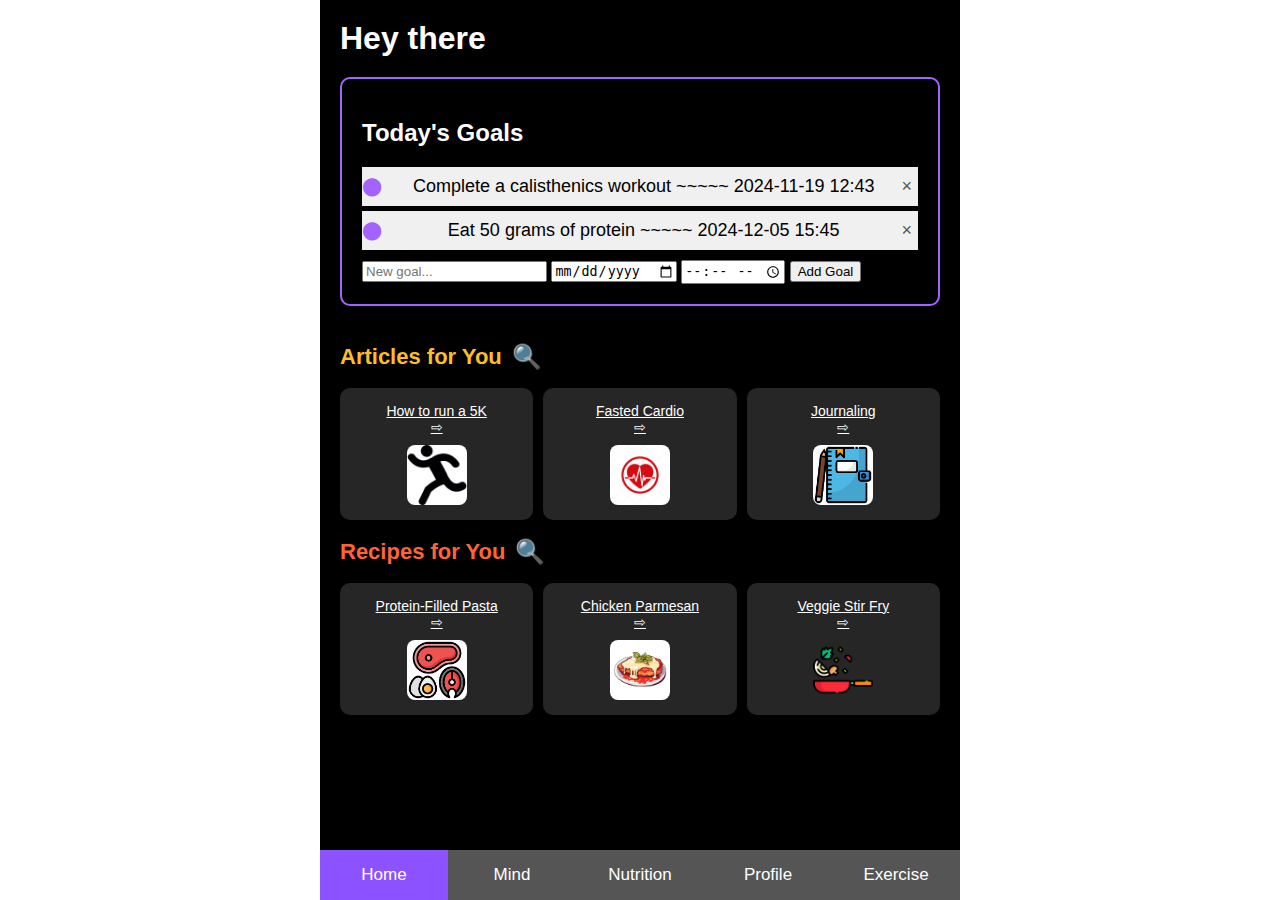
==== commit 74e4e013: "keyboard popup" ====
--- a/tab1.html
+++ b/tab1.html
@@ -1,651 +1,873 @@
 <!DOCTYPE html>
 <html lang="en">
-   <head>
-      <meta charset="UTF-8">
-      <meta name="viewport" content="width=device-width, initial-scale=1.0">
-      <link rel="stylesheet" href="styles.css">
-      <title>Tabs Example</title>
-   </head>
-   <body>
-      <div id="wrapped" class="allContent">
-         <div class="everything">
-            <!--W3 Schools' code was used to create the general layout and buttons on the bottom. https://www.w3schools.com/howto/howto_js_tab_header.asp-->
-            <!-- Updated Tab 1: Text -->
-            <div id="Text" class="tabcontent">
-               <div class="scrollable-content">
-                  <!-- Top Header with Username -->
-                  <div class="header">
-                     <h1 class="greeting">Hey Andy</h1>
-                  </div>
-                  <!-- Section: Today's Goals with Box -->
-                  <div class="section goals-box">
-                     <h2>Today's Goals</h2>
-                     <ul id="goals-list" class="goals-list">
+  <head>
+     <meta charset="UTF-8">
+     <meta name="viewport" content="width=device-width, initial-scale=1.0">
+     <link rel="stylesheet" href="styles.css">
+     <title>Tabs Example</title>
+  </head>
+  <body>
+     <div id="wrapped" class="allContent">
+        <div class="everything">
+           <!--W3 Schools' code was used to create the general layout and buttons on the bottom. https://www.w3schools.com/howto/howto_js_tab_header.asp-->
+           <!-- Updated Tab 1: Text -->
+           <div id="Text" class="tabcontent">
+            <div class="scrollable-content">
+                
+                <div class="header">
+                    <h1 class="greeting" id="greeting">Hey there</h1>
+                </div>
+                
+                <script>
+                    function updateGoalsGreeting() {
+                        const name = localStorage.getItem('userName') || "there";
+                        document.getElementById('greeting').textContent = `Hey ${name}`;
+                    }
+        
+                    // Call updateGoalsGreeting when the page loads
+                    window.addEventListener('load', updateGoalsGreeting);
+                </script>
+        
+                <!-- Section: Today's Goals with Box -->
+                <div class="section goals-box">
+                    <h2>Today's Goals</h2>
+                    <ul id="goals-list" class="goals-list">
                         <li><span>Complete a calisthenics workout ~~~~~ 2024-11-19 12:43</span> <button onclick="removeGoal(this)">×</button></li>
                         <li><span>Eat 50 grams of protein ~~~~~ 2024-12-05 15:45</span> <button onclick="removeGoal(this)">×</button></li>
-                     </ul>
-                     <!-- Input to add new goals -->
-                     <input type="text" id="newGoal" placeholder="New goal...">
-                     <input type="date" id="goalDate" placeholder="Select date">
-                     <input type="time" id="goalTime" placeholder="Select time">
-                     <button onclick="addGoal()">Add Goal</button>
-                  </div>
-                  <!-- Section: Articles for You with Search Icon -->
-                  <div class="section articles">
-                     <div style="display: flex; align-items: center;">
+                    </ul>
+                    <!-- Input to add new goals with pop-up keyboard functionality -->
+                    <input type="text" id="newGoal" placeholder="New goal..." onclick="showKeyboard()" onblur="hideKeyboard()">
+                    <input type="date" id="goalDate" placeholder="Select date">
+                    <input type="time" id="goalTime" placeholder="Select time">
+                    <button onclick="addGoal()">Add Goal</button>
+                </div>
+        
+                <!-- Section: Articles for You with Search Icon -->
+                <div class="section articles">
+                    <div style="display: flex; align-items: center;">
                         <h2>Articles for You</h2>
-                        <span class="search-icon" onclick="toggleSearch('article')" style="margin-left: 10px; cursor: pointer;">&#x1F50D;</span> <!-- Unicode for magnifying glass -->
+                        <span class="search-icon" onclick="toggleSearch('article')" style="margin-left: 10px; cursor: pointer;">&#x1F50D;</span>
                         <input type="text" id="articleSearch" placeholder="Search articles..." onkeyup="searchContent('article')" style="display: none; margin-left: 10px;">
-                     </div>
-                     <div class="article-grid" id="article-grid">
+                    </div>
+                    <div class="article-grid" id="article-grid">
                         <div class="article-item">
-                           <a href="javascript:void(0);" onclick="openImage('images/train-5k.jpg')">
-                           How to run a 5K <span class="link-icon">&#x21E8;</span>
-                           <img src="images/running.jpg" alt="How to run a 5K" class="article-image">
-                           </a>
+                            <a href="javascript:void(0);" onclick="openImage('images/train-5k.jpg')">
+                                How to run a 5K <span class="link-icon">&#x21E8;</span>
+                                <img src="images/running.jpg" alt="How to run a 5K" class="article-image">
+                            </a>
                         </div>
                         <div class="article-item">
-                           <a href="javascript:void(0);" onclick="openImage('images/fasted-cardio.jpg')">
-                           Fasted Cardio <span class="link-icon">&#x21E8;</span>
-                           <img src="images/cardio.jpg" alt="Fasted Cardio" class="article-image">
-                           </a>
+                            <a href="javascript:void(0);" onclick="openImage('images/fasted-cardio.jpg')">
+                                Fasted Cardio <span class="link-icon">&#x21E8;</span>
+                                <img src="images/cardio.jpg" alt="Fasted Cardio" class="article-image">
+                            </a>
                         </div>
                         <div class="article-item">
-                           <a href="javascript:void(0);" onclick="openImage('images/journaling.jpg')">
-                           Journaling <span class="link-icon">&#x21E8;</span>
-                           <img src="images/journal.jpg" alt="Journaling" class="article-image">
-                           </a>
+                            <a href="javascript:void(0);" onclick="openImage('images/journaling.jpg')">
+                                Journaling <span class="link-icon">&#x21E8;</span>
+                                <img src="images/journal.jpg" alt="Journaling" class="article-image">
+                            </a>
                         </div>
-                     </div>
-                  </div>
-                  <!-- Section: Recipes for You with Search Icon -->
-                  <div class="section recipes">
-                     <div style="display: flex; align-items: center;">
+                    </div>
+                </div>
+        
+                <!-- Section: Recipes for You with Search Icon -->
+                <div class="section recipes">
+                    <div style="display: flex; align-items: center;">
                         <h2>Recipes for You</h2>
-                        <span class="search-icon" onclick="toggleSearch('recipe')" style="margin-left: 10px; cursor: pointer;">&#x1F50D;</span> <!-- Unicode for magnifying glass -->
+                        <span class="search-icon" onclick="toggleSearch('recipe')" style="margin-left: 10px; cursor: pointer;">&#x1F50D;</span>
                         <input type="text" id="recipeSearch" placeholder="Search recipes..." onkeyup="searchContent('recipe')" style="display: none; margin-left: 10px;">
-                     </div>
-                     <div class="recipe-grid" id="recipe-grid">
+                    </div>
+                    <div class="recipe-grid" id="recipe-grid">
                         <div class="recipe-item">
-                           <a href="javascript:void(0);" onclick="openImage('images/penne-recipe.jpg')">
-                           Protein-Filled Pasta <span class="link-icon">&#x21E8;</span>
-                           <img src="images/protein.jpg" alt="Protein-filled meals" class="recipe-image">
-                           </a>
+                            <a href="javascript:void(0);" onclick="openImage('images/penne-recipe.jpg')">
+                                Protein-Filled Pasta <span class="link-icon">&#x21E8;</span>
+                                <img src="images/protein.jpg" alt="Protein-filled meals" class="recipe-image">
+                            </a>
                         </div>
                         <div class="recipe-item">
-                           <a href="javascript:void(0);" onclick="openImage('images/chicken-parm.jpg')">
-                           Chicken Parmesean <span class="link-icon">&#x21E8;</span>
-                           <img src="images/chickenparm.jpg" alt="Chicken Parmesan" class="recipe-image">
-                           </a>
+                            <a href="javascript:void(0);" onclick="openImage('images/chicken-parm.jpg')">
+                                Chicken Parmesan <span class="link-icon">&#x21E8;</span>
+                                <img src="images/chickenparm.jpg" alt="Chicken Parmesan" class="recipe-image">
+                            </a>
                         </div>
                         <div class="recipe-item">
-                           <a href="javascript:void(0);" onclick="openImage('images/veg-stirfry.jpg')">
-                           Veggie Stirfry <span class="link-icon">&#x21E8;</span>
-                           <img src="images/stirfry.jpg" alt="Vegetable Stir Fry" class="recipe-image">
-                           </a>
+                            <a href="javascript:void(0);" onclick="openImage('images/veg-stirfry.jpg')">
+                                Veggie Stir Fry <span class="link-icon">&#x21E8;</span>
+                                <img src="images/stirfry.jpg" alt="Vegetable Stir Fry" class="recipe-image">
+                            </a>
                         </div>
-                     </div>
-                  </div>
-               </div>
+                    </div>
+                </div>
             </div>
-            <script>
-               function toggleSearch(section) {
-                   const searchBox = document.getElementById(section + 'Search');
-                   searchBox.style.display = searchBox.style.display === 'none' ? 'block' : 'none';
-                   searchBox.focus();
-               }
-               
-               function searchContent(section) {
-                   const input = document.getElementById(section + 'Search').value.toLowerCase();
-                   const items = document.querySelectorAll(`#${section}-grid .${section}-item`);
-               
-                   items.forEach(item => {
-                       const text = item.textContent.toLowerCase();
-                       if (text.includes(input)) {
-                           item.style.backgroundColor = '#ffeb3b'; // Light yellow background for matching items
-                           item.style.border = '2px solid #ffa000'; // Orange border to enhance visibility
-                           item.style.boxShadow = '0px 0px 10px rgba(255, 160, 0, 0.5)'; // Shadow effect for better highlight
-                           item.style.borderRadius = '8px'; // Rounding corners for a nicer appearance
-                       } else {
-                           item.style.backgroundColor = ''; // Remove background color
-                           item.style.border = ''; // Remove border
-                           item.style.boxShadow = ''; // Remove shadow
-                           item.style.borderRadius = ''; // Remove rounded corners
-                       }
-                   });
-               }
-            </script>
-            <!-- Tab 2: Choices -->
-            <div id="Choices" class="tabcontent">
-               <h1 style="text-align: center; font-size: 24px; margin-bottom: 20px;">Daily Reflection</h1>
-               <!-- Reflection Form -->
-               <form style="display: flex; flex-direction: column; align-items: center;">
-                  <!-- Reflection Text Area -->
-                  <div style="margin-bottom: 20px; width: 80%;">
-                     <label for="reflection" style="font-weight: bold; font-size: 18px; display: block; text-align: left; margin-bottom: 10px;">Your Reflection:</label>
-                     <textarea id="reflection" rows="4" placeholder="Write your thoughts here..." style="width: 100%; padding: 10px; font-size: 16px; border-radius: 5px; border: 1px solid #ccc;"></textarea>
-                  </div>
-                  <!-- Mood Selection with Stars -->
-                  <div style="margin-bottom: 20px; text-align: center;">
-                     <label for="mood" style="font-weight: bold; font-size: 18px; display: block; margin-bottom: 10px;">Your Mood:</label>
-                     <div id="starRating" style="display: flex; gap: 5px; justify-content: center;">
-                        <span class="star" data-value="1">&#9733;</span>
-                        <span class="star" data-value="2">&#9733;</span>
-                        <span class="star" data-value="3">&#9733;</span>
-                        <span class="star" data-value="4">&#9733;</span>
-                        <span class="star" data-value="5">&#9733;</span>
-                     </div>
-                     <input type="hidden" id="mood" value="0">
-                  </div>
-                  <!-- Sleep Start and End Time -->
-                  <div style="margin-bottom: 20px; width: 80%; text-align: left;">
-                     <label for="sleepStart" style="font-weight: bold; font-size: 18px; display: block; margin-bottom: 10px;">Sleep Start Time:</label>
-                     <input type="time" id="sleepStart" style="width: 100%; padding: 10px; font-size: 16px; border-radius: 5px; border: 1px solid #ccc;">
-                  </div>
-                  <div style="margin-bottom: 20px; width: 80%; text-align: left;">
-                     <label for="sleepEnd" style="font-weight: bold; font-size: 18px; display: block; margin-bottom: 10px;">Sleep End Time:</label>
-                     <input type="time" id="sleepEnd" style="width: 100%; padding: 10px; font-size: 16px; border-radius: 5px; border: 1px solid #ccc;">
-                  </div>
-                  <!-- Submit Button -->
-                  <button type="button" onclick="submitReflection()" style="padding: 10px 20px; font-size: 16px; border-radius: 5px; background-color: #4CAF50; color: white; border: none; cursor: pointer;">
-                  Submit Reflection
-                  </button>
-               </form>
-               <!-- Result Display -->
-               <p id="reflectionResult" style="text-align: center; margin-top: 20px; font-size: 18px;"></p>
-            </div>
-            <script>
-               // Star Rating Functionality
-               document.querySelectorAll('.star').forEach(star => {
-                   star.addEventListener('click', function() {
-                       const rating = this.getAttribute('data-value');
-                       document.getElementById('mood').value = rating;
-                       highlightStars(rating);
-                   });
-               });
-               
-               function highlightStars(rating) {
-                   document.querySelectorAll('.star').forEach(star => {
-                       star.style.color = star.getAttribute('data-value') <= rating ? 'gold' : '#ccc';
-                   });
-               }
-               
-               // Function to calculate sleep duration
-               function calculateSleepDuration(startTime, endTime) {
-                   const start = new Date(`1970-01-01T${startTime}:00`);
-                   const end = new Date(`1970-01-01T${endTime}:00`);
-               
-                   if (end < start) {
-                       end.setDate(end.getDate() + 1); // Adjust for overnight sleep
-                   }
-               
-                   const diffMs = end - start;
-                   const diffHrs = Math.floor(diffMs / (1000 * 60 * 60));
-                   const diffMins = Math.floor((diffMs % (1000 * 60 * 60)) / (1000 * 60));
-               
-                   return `${diffHrs} hours and ${diffMins} minutes`;
-               }
-               
-               // Function to handle reflection submission
-               function submitReflection() {
-                   const reflection = document.getElementById("reflection").value;
-                   const mood = document.getElementById("mood").value;
-                   const sleepStart = document.getElementById("sleepStart").value;
-                   const sleepEnd = document.getElementById("sleepEnd").value;
-               
-                   let sleepDuration = "N/A";
-                   if (sleepStart && sleepEnd) {
-                       sleepDuration = calculateSleepDuration(sleepStart, sleepEnd);
-                   }
-               
-                   document.getElementById("reflectionResult").innerText = `
-                       Reflection: ${reflection}
-                       Mood: ${mood} stars
-                       Sleep Duration: ${sleepDuration}
-                   `;
-               }
-            </script>
-            <!-- Tab 3: Nutrition -->
-            <div id="ToDo" class="tabcontent">
-               <h1 style="color: white; text-align: center; font-size: 24px; margin-bottom: 20px;">Good Morning Andy!</h1>
-               <!-- Section for Caloric and Macronutrient Progress -->
-               <div style="display: flex; align-items: center; justify-content: space-between; margin-bottom: 30px;">
-                  <div style="background-color: #a463ff; color: white; padding: 10px; border-radius: 50%; text-align: center;">
-                     1000/2000 Kcal
-                  </div>
-                  <div style="flex-grow: 1; margin-left: 20px;">
-                     <div style="display: flex; align-items: center;">
+        </div>
+        <!-- Iframe for Image Display -->
+<div id="image-container" style="display: none; position: fixed; top: 50%; left: 50%; transform: translate(-50%, -50%); background: white; box-shadow: 0 4px 8px rgba(0, 0, 0, 0.2); z-index: 1000; max-width: 80%; max-height: 80%; overflow: auto; padding: 20px; border-radius: 8px;">
+    <img id="image-viewer" src="" alt="Recipe Image" style="max-width: 100%; max-height: 60vh; display: block; margin: 0 auto;"> 
+    <button onclick="closeImage()" style="margin-top: 10px;">Close</button> 
+</div>
+
+<div id="overlay" style="display: none; position: fixed; top: 0; left: 0; width: 100%; height: 100%; background: rgba(0, 0, 0, 0.5); z-index: 999;"></div> 
+
+<script>
+    function openImage(imageUrl) {
+        // Set the img source to the image URL and display it
+        document.getElementById('image-viewer').src = imageUrl;
+        document.getElementById('image-container').style.display = 'block'; 
+        document.getElementById('overlay').style.display = 'block'; 
+    }
+
+    function closeImage() {
+        // Hide the image and reset the source
+        document.getElementById('image-container').style.display = 'none'; 
+        document.getElementById('overlay').style.display = 'none'; 
+        document.getElementById('image-viewer').src = ''; 
+    }
+
+    // Close the image popup if overlay is clicked
+    document.getElementById('overlay').onclick = function() {
+        closeImage();
+    }
+</script>
+        
+        <!-- Keyboard Pop-up Modal -->
+        <div id="keyboardModal" style="display: none; position: fixed; top: 80%; left: 50%; transform: translate(-50%, -50%); background: rgba(0, 0, 0, 0.8); padding: 20px; border-radius: 8px; z-index: 1000;">
+            <img src="images/pop_up_keyboard.jpeg" alt="Keyboard" style="width: 600px; height: 300px;"> 
+            <button onclick="hideKeyboard()" style="margin-top: 10px; display: block; background-color: white; color: black; border: none; padding: 10px; border-radius: 5px; cursor: pointer;">Close Keyboard</button>
+        </div>
+        
+        <script>
+            // Function to show the keyboard pop-up
+            function showKeyboard() {
+                document.getElementById('keyboardModal').style.display = 'block';
+            }
+        
+            // Function to hide the keyboard pop-up
+            function hideKeyboard() {
+                document.getElementById('keyboardModal').style.display = 'none';
+            }
+        
+            function toggleSearch(section) {
+                const searchBox = document.getElementById(section + 'Search');
+                searchBox.style.display = searchBox.style.display === 'none' ? 'block' : 'none';
+                searchBox.focus();
+            }
+        
+            function searchContent(section) {
+                const input = document.getElementById(section + 'Search').value.toLowerCase();
+                const items = document.querySelectorAll(`#${section}-grid .${section}-item`);
+        
+                items.forEach(item => {
+                    const text = item.textContent.toLowerCase();
+                    if (text.includes(input)) {
+                        item.style.backgroundColor = '#ffeb3b'; 
+                        item.style.border = '2px solid #ffa000'; 
+                        item.style.boxShadow = '0px 0px 10px rgba(255, 160, 0, 0.5)'; 
+                        item.style.borderRadius = '8px'; 
+                    } else {
+                        item.style.backgroundColor = ''; 
+                        item.style.border = ''; 
+                        item.style.boxShadow = ''; 
+                        item.style.borderRadius = ''; 
+                    }
+                });
+            }
+        </script>
+
+
+
+
+
+           <!-- Tab 2: Choices -->
+           <div id="Choices" class="tabcontent">
+            <h1 style="text-align: center; font-size: 24px; margin-bottom: 20px;">Daily Reflection</h1>
+        
+            <!-- Reflection Form -->
+            <form style="display: flex; flex-direction: column; align-items: center;">
+                <!-- Reflection Text Area with pop-up keyboard functionality -->
+                <div style="margin-bottom: 20px; width: 80%;">
+                    <label for="reflection" style="font-weight: bold; font-size: 18px; display: block; text-align: left; margin-bottom: 10px;">Your Reflection:</label>
+                    <textarea id="reflection" rows="4" placeholder="Write your thoughts here..." style="width: 100%; padding: 10px; font-size: 16px; border-radius: 5px; border: 1px solid #ccc;" onclick="showKeyboard()" onblur="hideKeyboard()"></textarea>
+                </div>
+        
+                 <!-- Mood Selection with Stars -->
+                 <div style="margin-bottom: 20px; text-align: center;">
+                    <label for="mood" style="font-weight: bold; font-size: 18px; display: block; margin-bottom: 10px;">Your Mood:</label>
+                    <div id="starRating" style="display: flex; gap: 5px; justify-content: center;">
+                       <span class="star" data-value="1">&#9733;</span>
+                       <span class="star" data-value="2">&#9733;</span>
+                       <span class="star" data-value="3">&#9733;</span>
+                       <span class="star" data-value="4">&#9733;</span>
+                       <span class="star" data-value="5">&#9733;</span>
+                    </div>
+                    <input type="hidden" id="mood" value="0">
+                 </div>
+                 <!-- Sleep Start and End Time -->
+                 <div style="margin-bottom: 20px; width: 80%; text-align: left;">
+                    <label for="sleepStart" style="font-weight: bold; font-size: 18px; display: block; margin-bottom: 10px;">Sleep Start Time:</label>
+                    <input type="time" id="sleepStart" style="width: 100%; padding: 10px; font-size: 16px; border-radius: 5px; border: 1px solid #ccc;">
+                 </div>
+                 <div style="margin-bottom: 20px; width: 80%; text-align: left;">
+                    <label for="sleepEnd" style="font-weight: bold; font-size: 18px; display: block; margin-bottom: 10px;">Sleep End Time:</label>
+                    <input type="time" id="sleepEnd" style="width: 100%; padding: 10px; font-size: 16px; border-radius: 5px; border: 1px solid #ccc;">
+                 </div>
+                 <!-- Submit Button -->
+                 <button type="button" onclick="submitReflection()" style="padding: 10px 20px; font-size: 16px; border-radius: 5px; background-color: #4CAF50; color: white; border: none; cursor: pointer;">
+                 Submit Reflection
+                 </button>
+              </form>
+              <!-- Result Display -->
+              <p id="reflectionResult" style="text-align: center; margin-top: 20px; font-size: 18px;"></p>
+           </div>
+           <div id="keyboardModal" style="display: none; position: fixed; top: 80%; left: 50%; transform: translate(-50%, -50%); background: rgba(0, 0, 0, 0.8); padding: 20px; border-radius: 8px; z-index: 1000;">
+            <img src="pop_up_keyboard.jpg" alt="Keyboard" style="width: 300px; height: 150px;"> 
+            <button onclick="hideKeyboard()" style="margin-top: 10px; display: block; background-color: white; color: black; border: none; padding: 10px; border-radius: 5px; cursor: pointer;">Close Keyboard</button>
+        </div>
+           <script>
+            function showKeyboard() {
+            document.getElementById('keyboardModal').style.display = 'block';
+        }
+
+        // Function to hide the keyboard pop-up
+        function hideKeyboard() {
+            document.getElementById('keyboardModal').style.display = 'none';
+        }
+              // Star Rating Functionality
+              document.querySelectorAll('.star').forEach(star => {
+                  star.addEventListener('click', function() {
+                      const rating = this.getAttribute('data-value');
+                      document.getElementById('mood').value = rating;
+                      highlightStars(rating);
+                  });
+              });
+             
+              function highlightStars(rating) {
+                  document.querySelectorAll('.star').forEach(star => {
+                      star.style.color = star.getAttribute('data-value') <= rating ? 'gold' : '#ccc';
+                  });
+              }
+             
+              // Function to calculate sleep duration
+              function calculateSleepDuration(startTime, endTime) {
+                  const start = new Date(`1970-01-01T${startTime}:00`);
+                  const end = new Date(`1970-01-01T${endTime}:00`);
+             
+                  if (end < start) {
+                      end.setDate(end.getDate() + 1); 
+                  }
+             
+                  const diffMs = end - start;
+                  const diffHrs = Math.floor(diffMs / (1000 * 60 * 60));
+                  const diffMins = Math.floor((diffMs % (1000 * 60 * 60)) / (1000 * 60));
+             
+                  return `${diffHrs} hours and ${diffMins} minutes`;
+              }
+             
+              // Function to handle reflection submission
+              function submitReflection() {
+                  const reflection = document.getElementById("reflection").value;
+                  const mood = document.getElementById("mood").value;
+                  const sleepStart = document.getElementById("sleepStart").value;
+                  const sleepEnd = document.getElementById("sleepEnd").value;
+             
+                  let sleepDuration = "N/A";
+                  if (sleepStart && sleepEnd) {
+                      sleepDuration = calculateSleepDuration(sleepStart, sleepEnd);
+                  }
+             
+                  document.getElementById("reflectionResult").innerText = `
+                      Reflection: ${reflection}
+                      Mood: ${mood} stars
+                      Sleep Duration: ${sleepDuration}
+                  `;
+              }
+           </script>
+
+
+
+
+
+
+           <!-- Tab 3: Nutrition -->
+           <div id="ToDo" class="tabcontent">
+            <h1 style="color: white; text-align: center; font-size: 24px; margin-bottom: 20px;">It's Eating Time!</h1>
+            
+            <!-- Section for Caloric and Macronutrient Progress -->
+            <div style="display: flex; align-items: center; justify-content: space-between; margin-bottom: 30px;">
+                <div style="background-color: #a463ff; color: white; padding: 10px; border-radius: 50%; text-align: center;">
+                    1000/2000 Kcal
+                </div>
+                <div style="flex-grow: 1; margin-left: 20px;">
+                    <div style="display: flex; align-items: center;">
                         <div style="color: #fcbf24; width: 50px;">Carbs</div>
                         <div style="background-color: #333; width: 100%; height: 10px; border-radius: 5px; margin-left: 10px; position: relative;">
-                           <div style="background-color: #fcbf24; width: 60%; height: 100%; border-radius: 5px;"></div>
+                            <div style="background-color: #fcbf24; width: 60%; height: 100%; border-radius: 5px;"></div>
                         </div>
-                     </div>
-                     <div style="display: flex; align-items: center; margin-top: 10px;">
+                    </div>
+                    <div style="display: flex; align-items: center; margin-top: 10px;">
                         <div style="color: #fcbf24; width: 50px;">Protein</div>
                         <div style="background-color: #333; width: 100%; height: 10px; border-radius: 5px; margin-left: 10px; position: relative;">
-                           <div style="background-color: #fcbf24; width: 45%; height: 100%; border-radius: 5px;"></div>
+                            <div style="background-color: #fcbf24; width: 45%; height: 100%; border-radius: 5px;"></div>
                         </div>
-                     </div>
-                     <div style="display: flex; align-items: center; margin-top: 10px;">
+                    </div>
+                    <div style="display: flex; align-items: center; margin-top: 10px;">
                         <div style="color: #fcbf24; width: 50px;">Fats</div>
                         <div style="background-color: #333; width: 100%; height: 10px; border-radius: 5px; margin-left: 10px; position: relative;">
-                           <div style="background-color: #fcbf24; width: 30%; height: 100%; border-radius: 5px;"></div>
+                            <div style="background-color: #fcbf24; width: 30%; height: 100%; border-radius: 5px;"></div>
                         </div>
-                     </div>
-                  </div>
-               </div>
-               <!-- Dropdown Menus -->
-               <div class="dropdowns" style="color: white; font-size: 18px; text-align: left;">
-                  <button id="submit-nutrition-btn" style="margin-left: 10px; background-color: #fcbf24; padding: 10px;">Submit Nutrition</button>
-                  <label for="breakfast-dropdown">Breakfast</label>
-                  <select id="breakfast-dropdown" class="dropdown">
-                     <option value="" disabled selected>Select an option</option>
-                     <option value="Smoothie">Smoothie</option>
-                     <option value="Oatmeal">Oatmeal</option>
-                     <option value="Eggs">Eggs</option>
-                  </select>
-                  <input type="text" id="newBreakfast" placeholder="Add new breakfast..." />
-                  <button onclick="addNewOption('breakfast-dropdown', 'newBreakfast')">Add</button>
-                  <label for="lunch-dropdown" style="margin-top: 20px;">Lunch</label>
-                  <select id="lunch-dropdown" class="dropdown">
-                     <option value="" disabled selected>Select an option</option>
-                     <option value="Salad">Salad</option>
-                     <option value="Chicken Wrap">Chicken Wrap</option>
-                     <option value="Rice & Beans">Rice & Beans</option>
-                  </select>
-                  <input type="text" id="newLunch" placeholder="Add new lunch..." />
-                  <button onclick="addNewOption('lunch-dropdown', 'newLunch')">Add</button>
-                  <label for="dinner-dropdown" style="margin-top: 20px;">Dinner</label>
-                  <select id="dinner-dropdown" class="dropdown">
-                     <option value="" disabled selected>Select an option</option>
-                     <option value="Grilled Salmon">Grilled Salmon</option>
-                     <option value="Steak">Steak</option>
-                     <option value="Vegetable Stir Fry">Vegetable Stir Fry</option>
-                  </select>
-                  <input type="text" id="newDinner" placeholder="Add new dinner..." />
-                  <button onclick="addNewOption('dinner-dropdown', 'newDinner')">Add</button>
-                  <label for="snack-dropdown" style="margin-top: 20px;">Snack</label>
-                  <select id="snack-dropdown" class="dropdown">
-                     <option value="" disabled selected>Select an option</option>
-                     <option value="Fruit">Fruit</option>
-                     <option value="Nuts">Nuts</option>
-                     <option value="Protein Bar">Protein Bar</option>
-                  </select>
-                  <input type="text" id="newSnack" placeholder="Add new snack..." />
-                  <button onclick="addNewOption('snack-dropdown', 'newSnack')">Add</button>
-               </div>
+                    </div>
+                </div>
             </div>
-            <!-- Tab 4: Profile -->
-            <div id="Profile" class="tabcontent" style="position: relative;">
-               <!-- Settings Icon in the Top Right Corner -->
-               <img src="settings.png" alt="Settings" id="settingsIcon" style="position: absolute; top: 20px; right: 20px; width: 30px; height: 30px; cursor: pointer;">
-               <div class="form-popup" id="preliminaryModal">
-                  <form id="preliminaryForm" class="form-container">
-                     <h2>Preliminary Information</h2>
-                     <label for="name">Name:</label>
-                     <input type="text" id="name" placeholder="Enter your name" required>
-                     <label for="age">Age:</label>
-                     <input type="number" id="age" placeholder="Enter your age" required>
-                     <label for="height">Height (cm):</label>
-                     <input type="number" id="height" placeholder="Enter your height in cm" required>
-                     <label for="weight">Weight (kg):</label>
-                     <input type="number" id="weight" placeholder="Enter your weight in kg" required>
-                     <label for="fitness-goal">Fitness Goal:</label>
-                     <select id="fitness-goal" required>
-                        <option value="" disabled selected>Select a goal...</option>
-                        <option value="Strength & Muscle Building">Strength & Muscle Building</option>
-                        <option value="Endurance & Stamina">Endurance & Stamina</option>
-                        <option value="Flexibility & Mobility">Flexibility & Mobility</option>
-                        <option value="Weight Loss & Toning">Weight Loss & Toning</option>
-                     </select>
-                     <button type="submit" class="btn">Submit</button>
-                     <button type="button" class="btn cancel" onclick="closeForm()">Close</button>
-                  </form>
-               </div>
-               <!-- Centered Header -->
-               <h1 style="text-align: center; font-size: 24px; margin-top: 20px;">Hi Bharat!</h1>
-               <!-- Centered Profile Picture Below Header -->
-               <div style="display: flex; justify-content: center; margin-top: 10px;">
-                  <img src="BITMOJI.png" alt="Profile Picture" id="img" width="80" style="border-radius: 50%; cursor: pointer;">
-               </div>
-               <!-- Row with Weight, Height, and Age -->
-               <div style="display: flex; justify-content: center; gap: 20px; margin-top: 20px;">
-                  <div class="info-box" id="weight-box"><strong>Weight:</strong> 70 kg</div>
-                  <div class="info-box" id="height-box"><strong>Height:</strong> 180 cm</div>
-                  <div class="info-box" id="age-box"><strong>Age:</strong> 25</div>
-               </div>
-               <!-- Bubbles with Large Number and Small Text -->
-               <div style="display: flex; justify-content: center; gap: 20px; margin-top: 20px;">
-                  <div class="bubble">
-                     <div class="large-number">1</div>
-                     <div class="small-text">workout done</div>
-                  </div>
-                  <div class="bubble">
-                     <div class="large-number">72</div>
-                     <div class="small-text">grams of protein</div>
-                  </div>
-                  <button onclick="editNutrition()" class="edit-nutrition-btn">Edit Nutrition</button>
-               </div>
-               <!-- Table Image at the Bottom -->
-               <div style="text-align: center; margin-top: 30px; padding-bottom: 30px;">
-                <div style="text-align: left; max-width: 600px; margin: 0 auto;">
-                   <h2 style="margin-bottom: 5px; font-size: 24px;">Average 1,598 Cal</h2>
-                   <h4 style="margin-top: 0; font-size: 18px; color: gray;">Oct 27 - Nov 2, 2024</h4>
-                </div>
-                <img src="calgraph.png" alt="Table Data" style="width: 100%; max-width: 600px; border-radius: 10px; cursor: pointer; transition: border-color 0.3s;"
-                     onclick="openTab('ToDo', this)" class="image-tint">
-                     <button onclick="shareToInstagram()" class="share-instagram-btn">
-                        <img src="images/instagram.jpg" alt="Instagram" style="width: 30px; height: 30px;">
-                     </button>
-             </div>
-               <!-- Hidden Text Displayed on Image Click -->
-               <div id="txt" style="display: none; margin-top: 10px;">
-                  <button id="close" style="background: none; border: none; font-size: 18px; color: white; cursor: pointer;">&times;</button>
-                  <p>Hello.</p>
-               </div>
-               <script>
-                  const pic = document.getElementById('img');
-                  const text = document.getElementById('txt');
-                  const close = document.getElementById('close');
-                  
-                  pic.addEventListener('click', () => {
-                      text.style.display = 'block';
-                  });
-                  
-                  close.addEventListener('click', () => {
-                      text.style.display = 'none';
-                  });
-                  
-                  
-                  //form stuff scripts
-                     // Get references to necessary elements
-                  const settingsIcon = document.getElementById('settingsIcon');
-                  const formPopup = document.getElementById('preliminaryModal');
-                  const formContainer = document.getElementById('preliminaryForm');
-                  
-                  // Function to open the form modal when the settings icon is clicked
-                  settingsIcon.addEventListener('click', () => {
-                  formPopup.style.display = "block";
-                  });
-                  
-                  // Function to close the form modal
-                  function closeForm() {
-                  formPopup.style.display = "none";
-                  }
-                  
-                  // Handle form submission
-                  
-                  function addNewOption(dropdownId, inputId) {
-                  const dropdown = document.getElementById(dropdownId);
-                  const newValue = document.getElementById(inputId).value.trim();
-                  
-                  
-                  if (newValue !== "") {
-                  const newOption = document.createElement("option");
-                  newOption.text = newValue;
-                  newOption.value = newValue;
-                  dropdown.add(newOption); // Add the new option to the dropdown
-                  
-                  // Optionally, select the new option right away
-                  dropdown.value = newValue;
-                  
-                  
-                  // Clear the input field after adding
-                  document.getElementById(inputId).value = '';
-                  } else {
-                  alert("Please enter a value to add.");
-                  }
-                  }
-                  document.getElementById("submit-nutrition-btn").addEventListener("click", function() {
-                  // Generate a random number between 0 and 150
-                  const randomProtein = Math.floor(Math.random() * 151); // 0 to 150 inclusive
-                  
-                  // Update the profile bubble for grams of protein
-                  document.querySelector("#Profile .bubble:nth-child(2) .large-number").textContent = randomProtein;
-                  });
-               </script>
+        
+            <!-- Dropdown Menus with Pop-up Keyboard for Breakfast Input -->
+            <div class="dropdowns" style="color: white; font-size: 18px; text-align: left;">
+                <button id="submit-nutrition-btn" style="margin-left: 10px; background-color: #fcbf24; padding: 10px;">Submit Nutrition</button>
+                
+                <label for="breakfast-dropdown">Breakfast</label>
+                <select id="breakfast-dropdown" class="dropdown">
+                    <option value="" disabled selected>Select an option</option>
+                    <option value="Smoothie">Smoothie</option>
+                    <option value="Oatmeal">Oatmeal</option>
+                    <option value="Eggs">Eggs</option>
+                </select>
+                
+                <!-- Add New Breakfast input with isolated pop-up keyboard functionality -->
+                <input type="text" id="newBreakfast" placeholder="Add new breakfast..." />
+                <button onclick="addNewOption('breakfast-dropdown', 'newBreakfast')">Add</button>
+                
+                <!-- Additional Dropdowns for Lunch, Dinner, Snack -->
+                <label for="lunch-dropdown" style="margin-top: 20px;">Lunch</label>
+                <select id="lunch-dropdown" class="dropdown">
+                    <option value="" disabled selected>Select an option</option>
+                    <option value="Salad">Salad</option>
+                    <option value="Chicken Wrap">Chicken Wrap</option>
+                    <option value="Rice & Beans">Rice & Beans</option>
+                </select>
+                <input type="text" id="newLunch" placeholder="Add new lunch...">
+                <button onclick="addNewOption('lunch-dropdown', 'newLunch')">Add</button>
+        
+                <label for="dinner-dropdown" style="margin-top: 20px;">Dinner</label>
+                <select id="dinner-dropdown" class="dropdown">
+                    <option value="" disabled selected>Select an option</option>
+                    <option value="Grilled Salmon">Grilled Salmon</option>
+                    <option value="Steak">Steak</option>
+                    <option value="Vegetable Stir Fry">Vegetable Stir Fry</option>
+                </select>
+                <input type="text" id="newDinner" placeholder="Add new dinner...">
+                <button onclick="addNewOption('dinner-dropdown', 'newDinner')">Add</button>
+        
+                <label for="snack-dropdown" style="margin-top: 20px;">Snack</label>
+                <select id="snack-dropdown" class="dropdown">
+                    <option value="" disabled selected>Select an option</option>
+                    <option value="Fruit">Fruit</option>
+                    <option value="Nuts">Nuts</option>
+                    <option value="Protein Bar">Protein Bar</option>
+                </select>
+                <input type="text" id="newSnack" placeholder="Add new snack...">
+                <button onclick="addNewOption('snack-dropdown', 'newSnack')">Add</button>
             </div>
-            <!-- Tab 5: Exercise -->
-            <div id="Exercise" class="tabcontent">
-               <!-- Header for Today's Workout -->
-               <div class="header">
-                  <h1>Today's Workout</h1>
-                  <button class="start-workout-btn">+ Start Workout</button> <!-- Start workout button -->
-               </div>
-               <!-- Workout Cards -->
-               <div class="workout-cards">
-                  <div class="workout-card">
-                     <p id="workout1">35 min jog</p>
-                  </div>
-                  <div class="workout-card">
-                     <p id="workout2">3 x 11 Lunges</p>
-                  </div>
-                  <div class="workout-card">
-                     <p id="workout3">3 x 15 Glute Bridge</p>
-                  </div>
-                  <div class="workout-card">
-                     <p id="workout4">4 x 15 Squats</p>
-                  </div>
-               </div>
-               <!-- Workout Summary Section -->
-               <div class="workout-summary">
-                  <h2>Summary</h2>
-                  <div class="muscle-images">
-                     <img src="images/muscles.jpg" alt="Body Image" class="muscle-image"> <!-- REPLACE WITH ACTUAL IMAGE PATH -->
-                  </div>
-                  <ul class="summary-list">
-                     <li><strong>Areas Targeted:</strong> Legs</li>
-                     <li><strong>Duration:</strong> 50 mins</li>
-                     <li><strong>Calories Burned:</strong> 350 Kcal</li>
-                  </ul>
-               </div>
-            </div>
-            <!-- Continuation of the first original link. https://www.w3schools.com/howto/howto_js_tab_header.asp -->
-            <!-- Buttons -->
-            <div class="tab-buttons">
-               <button class="tablink" onclick="openTab('Text', this)" id="defaultOpen">Home</button>
-               <button class="tablink" onclick="openTab('Choices', this)">Mind</button>
-               <button class="tablink" onclick="openTab('ToDo', this)">Nutrition</button>
-               <button class="tablink" onclick="openTab('Profile', this)">Profile</button>
-               <button class="tablink" onclick="openTab('Exercise', this)">Exercise</button>
-            </div>
-         </div>
-      </div>
-      <script>
-         const workoutPlans = {
-           "Strength & Muscle Building": [
-               "2 x 10 Bench Press",
-               "4 x 10 Deadlift",
-               "4 x 10 Squats",
-               "3 x 15 Bicep Curls"
-           ],
-           "Endurance & Stamina": [
-               "40 min Run",
-               "3 x 20 Mountain Climbers",
-               "3 x 15 Burpees",
-               "4 x 15 Jump Squats"
-           ],
-           "Flexibility & Mobility": [
-               "20 min Yoga Flow",
-               "3 x 10 Shoulder Stretches",
-               "3 x 10 Hamstring Stretches",
-               "3 x 10 Hip Flexor Stretches"
-           ],
-           "Weight Loss & Toning": [
-               "30 min HIIT Cardio",
-               "4 x 15 Push-Ups",
-               "4 x 15 Bodyweight Squats",
-               "3 x 20 Bicycle Crunches"
-           ]
-         };
-         
-         function updateWorkoutText(goal) {
-         console.log("Updating workout text for goal:", goal);  // Debug: Check which goal is selected
-         
-         // Get the selected workout plan
-         const selectedWorkouts = workoutPlans[goal] || ["", "", "", ""];
-         console.log("Selected Workouts:", selectedWorkouts);  // Debug: Check selected workouts
-         
-         // Update each workout card's text based on the selected workout plan
-         document.getElementById("workout1").innerText = selectedWorkouts[0] || "";
-         document.getElementById("workout2").innerText = selectedWorkouts[1] || "";
-         document.getElementById("workout3").innerText = selectedWorkouts[2] || "";
-         document.getElementById("workout4").innerText = selectedWorkouts[3] || "";
-         
-         // Debug: Log the updated text for verification
-         console.log("Updated workout1 text:", document.getElementById("workout1").innerText);
-         console.log("Updated workout2 text:", document.getElementById("workout2").innerText);
-         console.log("Updated workout3 text:", document.getElementById("workout3").innerText);
-         console.log("Updated workout4 text:", document.getElementById("workout4").innerText);
-         }
-         
-         
-         
-         formContainer.addEventListener('submit', function(event) {
-         event.preventDefault();
-         
-         // Get form input values
-         const name = document.getElementById('name').value;
-         const age = document.getElementById('age').value;
-         const height = document.getElementById('height').value;
-         const weight = document.getElementById('weight').value;
-         const fitnessGoal = document.getElementById('fitness-goal').value;
-         
-         // Update the displayed information in the profile
-         document.querySelector('#Profile h1').innerText = `Hi ${name}!`;
-         document.getElementById('weight-box').innerText = `Weight: ${weight} kg`;
-         document.getElementById('height-box').innerText = `Height: ${height} cm`;
-         document.getElementById('age-box').innerText = `Age: ${age}`;
-         
-         // Update workout cards based on the selected goal
-         updateWorkoutText(fitnessGoal);
-         // Close the form after submission
-         closeForm();
-         });
-         
-         
-         document.addEventListener('DOMContentLoaded', function() {
-         console.log("DOM fully loaded and parsed. Setting default workout plan.");
-         updateWorkoutText("Strength & Muscle Building");
-         });  
-         
-         
-         
-         
-         
-         
-         
-         
-         
-         
-         
-         
-         
-         
-         
-         
-         
-         
-         
-           function openTab(tabName, elmnt) {
-           var i, tabcontent, tablinks;
-           tabcontent = document.getElementsByClassName("tabcontent");
-           for (i = 0; i < tabcontent.length; i++) {
-               tabcontent[i].style.display = "none";
-           }
-           tablinks = document.getElementsByClassName("tablink");
-           for (i = 0; i < tablinks.length; i++) {
-               tablinks[i].classList.remove("active"); // Remove active class from all buttons
-           }
-           document.getElementById(tabName).style.display = "block";
-           elmnt.classList.add("active"); // Add active class to clicked button
-         }
-         
-         
-           document.getElementById("defaultOpen").click();
-         
-         
-           function displayChoice() {
-               const hatColor1 = document.querySelector('input[name="hatColor1"]:checked').value;
-               const hatColor2 = document.getElementById("hatColor2").value;
-               document.getElementById("choiceResult").innerText = `Hat color #1: ${hatColor1}, Hat color #2: ${hatColor2}`;
-           }
-         
-         
-         
-         
-           function addItem() {
-               const newItemText = document.getElementById("newItem").value;
-               if (newItemText.trim() !== "") {
-                   const li = document.createElement("li");
-                   li.innerHTML = `<span>${newItemText}</span> <button onclick="removeItem(this)">×</button>`;
-                   li.querySelector("span").onclick = function () {
-                       this.classList.toggle("completed");
-                   };
-                   document.getElementById("todoList").appendChild(li);
-                   document.getElementById("newItem").value = '';
-               }
-           }
-         
-         
-         
-         
-           function removeItem(element) {
-               element.parentElement.remove();
-           }
-         
-         
-         
-         
-           function addGoal() {
-    const newGoalText = document.getElementById("newGoal").value;
-    const goalDate = document.getElementById("goalDate").value;
-    const goalTime = document.getElementById("goalTime").value;
-
-    if (newGoalText.trim() !== "") {
+        </div>
+        
+        <!-- Keyboard Pop-up Modal for Breakfast Input Only -->
+        <div id="keyboardModal" style="display: none; position: fixed; top: 80%; left: 50%; transform: translate(-50%, -50%); background: rgba(0, 0, 0, 0.8); padding: 20px; border-radius: 8px; z-index: 1000;">
+            <img src="pop_up_keyboard.jpg" alt="Keyboard" style="width: 300px; height: 150px;"> 
+            <button onclick="hideKeyboard()" style="margin-top: 10px; display: block; background-color: white; color: black; border: none; padding: 10px; border-radius: 5px; cursor: pointer;">Close Keyboard</button>
+        </div>
+        
+        <script>
+            // Isolated keyboard display functionality for "Add new breakfast" input
+            const newBreakfastInput = document.getElementById('newBreakfast');
+        
+            // Show keyboard pop-up when input is focused
+            newBreakfastInput.addEventListener('focus', function() {
+                document.getElementById('keyboardModal').style.display = 'block';
+            });
+        
+            // Hide keyboard pop-up when input loses focus
+            newBreakfastInput.addEventListener('blur', function() {
+                hideKeyboard();
+            });
+        
+            // Function to hide the keyboard pop-up
+            function hideKeyboard() {
+                document.getElementById('keyboardModal').style.display = 'none';
+            }
+        </script>
+        
+
+
+
+
+
+
+           <!-- Tab 4: Profile -->
+           <div id="Profile" class="tabcontent" style="position: relative;">
+              <!-- Settings Icon in the Top Right Corner -->
+              <img src="settings.png" alt="Settings" id="settingsIcon" style="position: absolute; top: 20px; right: 20px; width: 30px; height: 30px; cursor: pointer;">
+              <div class="form-popup" id="preliminaryModal">
+                <form id="preliminaryForm" class="form-container">
+                    <h2>Preliminary Information</h2>
+                    <label for="name">Name:</label>
+                    <input type="text" id="name" placeholder="Enter your name" required>
+                    <label for="age">Age:</label>
+                    <input type="number" id="age" placeholder="Enter your age" required>
+                    <label for="height">Height (cm):</label>
+                    <input type="number" id="height" placeholder="Enter your height in cm" required>
+                    <label for="weight">Weight (kg):</label>
+                    <input type="number" id="weight" placeholder="Enter your weight in kg" required>
+                    <label for="fitness-goal">Fitness Goal:</label>
+                    <select id="fitness-goal" required>
+                       <option value="" disabled selected>Select a goal...</option>
+                       <option value="Strength & Muscle Building">Strength & Muscle Building</option>
+                       <option value="Endurance & Stamina">Endurance & Stamina</option>
+                       <option value="Flexibility & Mobility">Flexibility & Mobility</option>
+                       <option value="Weight Loss & Toning">Weight Loss & Toning</option>
+                    </select>
+                    <button type="submit" class="btn">Submit</button>
+    <button type="button" class="btn cancel" onclick="closeForm()">Close</button>
+</form>
+              </div>
+
+              <script>
+                document.getElementById('preliminaryForm').addEventListener('submit', function(e) {
+                    e.preventDefault();
+            
+                    // Get the name input value
+                    const name = document.getElementById('name').value.trim();
+                    
+                    // Store the name in localStorage
+                    if (name) {
+                        localStorage.setItem('userName', name);
+                    }
+            
+                    // Update greeting on the profile page
+                    updateProfileGreeting();
+                    closeForm();
+                });
+            
+                function updateProfileGreeting() {
+                    const name = localStorage.getItem('userName') || "there";
+                    document.querySelector('#Profile h1').textContent = `Hi ${name}!`;
+                }
+            
+                // Call updateProfileGreeting when the profile page loads
+                window.addEventListener('load', updateProfileGreeting);
+            </script>
+
+
+
+              <!-- Centered Header -->
+              <h1 style="text-align: center; font-size: 24px; margin-top: 20px;">Hi Bharat!</h1>
+             
+              <div style="display: flex; justify-content: center; margin-top: 10px;">
+                 <img src="BITMOJI.png" alt="Profile Picture" id="img" width="80" style="border-radius: 50%; cursor: pointer;">
+              </div>
+              <!-- Row with Weight, Height, and Age -->
+              <div style="display: flex; justify-content: center; gap: 20px; margin-top: 20px;">
+                 <div class="info-box" id="weight-box"><strong>Weight:</strong> 70 kg</div>
+                 <div class="info-box" id="height-box"><strong>Height:</strong> 180 cm</div>
+                 <div class="info-box" id="age-box"><strong>Age:</strong> 25</div>
+              </div>
+             
+              <div style="display: flex; justify-content: center; gap: 20px; margin-top: 20px;">
+                 <div class="bubble">
+                    <div class="large-number">1</div>
+                    <div class="small-text">workout done</div>
+                 </div>
+                 <div class="bubble">
+                    <div class="large-number">72</div>
+                    <div class="small-text">grams of protein</div>
+                 </div>
+                
+              </div>
+              <!-- Table Image at the Bottom -->
+              <div style="text-align: center; margin-top: 30px; padding-bottom: 30px;">
+                 <div style="text-align: left; max-width: 600px; margin: 0 auto;">
+                    <h2 style="margin-bottom: 5px; font-size: 24px;">Average 1,598 Cal</h2>
+                    <h4 style="margin-top: 0; font-size: 18px; color: gray;">Oct 27 - Nov 2, 2024</h4>
+                 </div>
+                 <img src="calgraph.png" alt="Table Data" style="width: 100%; max-width: 600px; border-radius: 10px; cursor: pointer; transition: border-color 0.3s;"
+                    onclick="openTab('ToDo', this)" class="image-tint">
+                 <button onclick="shareToInstagram()" class="share-instagram-btn">
+                 <img src="images/instagram.jpg" alt="Instagram" style="width: 30px; height: 30px;">
+                 </button>
+              </div>
+              
+              <div id="txt" style="display: none; margin-top: 10px;">
+                 <button id="close" style="background: none; border: none; font-size: 18px; color: white; cursor: pointer;">&times;</button>
+              </div>
+              <script>
+                 const pic = document.getElementById('img');
+                 const text = document.getElementById('txt');
+                 const close = document.getElementById('close');
+                
+                 pic.addEventListener('click', () => {
+                     text.style.display = 'block';
+                 });
+                
+                 close.addEventListener('click', () => {
+                     text.style.display = 'none';
+                 });
+                
+                
+                 //form stuff scripts
+                    // Get references to necessary elements
+                 const settingsIcon = document.getElementById('settingsIcon');
+                 const formPopup = document.getElementById('preliminaryModal');
+                 const formContainer = document.getElementById('preliminaryForm');
+                
+                 // Function to open the form modal when the settings icon is clicked
+                 settingsIcon.addEventListener('click', () => {
+                 formPopup.style.display = "block";
+                 });
+                
+                 // Function to close the form modal
+                 function closeForm() {
+                 formPopup.style.display = "none";
+                 }
+                
+                 // Handle form submission
+                
+                 function addNewOption(dropdownId, inputId) {
+                 const dropdown = document.getElementById(dropdownId);
+                 const newValue = document.getElementById(inputId).value.trim();
+                
+                
+                 if (newValue !== "") {
+                 const newOption = document.createElement("option");
+                 newOption.text = newValue;
+                 newOption.value = newValue;
+                 dropdown.add(newOption); 
+                
+                 // Optionally, select the new option right away
+                 dropdown.value = newValue;
+                
+                
+                 // Clear the input field after adding
+                 document.getElementById(inputId).value = '';
+                 } else {
+                 alert("Please enter a value to add.");
+                 }
+                 }
+                 document.getElementById("submit-nutrition-btn").addEventListener("click", function() {
+            
+                 const randomProtein = Math.floor(Math.random() * 151); 
+                
+                 
+                 document.querySelector("#Profile .bubble:nth-child(2) .large-number").textContent = randomProtein;
+                 });
+              </script>
+           </div>
+
+
+
+
+
+           <!-- Tab 5: Exercise -->
+           <div id="Exercise" class="tabcontent">
+              <!-- Header for Today's Workout -->
+              <div class="header">
+                 <h1>Today's Workout</h1>
+             
+                 <div class="timer">
+                    <span id="timerDisplay">00:00:00</span>
+                    <button onclick="startTimer()" id="timerControlBtn" class="timer-btn">Start</button>
+                    <button onclick="resetTimer()" class="timer-btn">Reset</button> 
+                 </div>
+              </div>
+              <!-- Workout Cards -->
+              <div class="workout-cards">
+                 <div class="workout-card" onclick="openExerciseImage('images/bench-press.jpg')">
+                    <p id="workout1">2 x 10 Bench Press</p>
+                 </div>
+                 <div class="workout-card" onclick="openExerciseImage('images/deadlift.jpg')">
+                    <p id="workout2">4 x 10 Deadlift</p>
+                 </div>
+                 <div class="workout-card" onclick="openExerciseImage('images/squats.jpg')">
+                    <p id="workout3">4 x 10 Squats</p>
+                 </div>
+                 <div class="workout-card" onclick="openExerciseImage('images/bicep-curls.jpg')">
+                    <p id="workout4">3 x 15 Bicep Curls</p>
+                 </div>
+              </div>
+              <!-- Workout Summary Section -->
+              <div class="workout-summary">
+                 <h2>Summary</h2>
+                 <div class="muscle-images">
+                    <img src="images/muscles.jpg" alt="Body Image" class="muscle-image"> 
+                 </div>
+                 <ul class="summary-list">
+                    <li><strong>Areas Targeted:</strong> Legs</li>
+                    <li><strong>Duration:</strong> 50 mins</li>
+                    <li><strong>Calories Burned:</strong> 350 Kcal</li>
+                 </ul>
+              </div>
+           </div>
+           <!-- Continuation of the first original link. https://www.w3schools.com/howto/howto_js_tab_header.asp -->
+           <!-- Buttons -->
+           <div class="tab-buttons">
+              <button class="tablink" onclick="openTab('Text', this)" id="defaultOpen">Home</button>
+              <button class="tablink" onclick="openTab('Choices', this)">Mind</button>
+              <button class="tablink" onclick="openTab('ToDo', this)">Nutrition</button>
+              <button class="tablink" onclick="openTab('Profile', this)">Profile</button>
+              <button class="tablink" onclick="openTab('Exercise', this)">Exercise</button>
+           </div>
+        </div>
+
+
+        <!-- Add the Image Overlay for Exercise Explanation right after 'everything' div -->
+<div id="exerciseImageOverlay" class="overlay">
+  <span class="close" onclick="closeExerciseImage()">&times;</span>
+  <img id="exerciseImage" class="overlay-content" src="" alt="Exercise Explanation">
+</div>
+     </div>
+     <script>
+        const workoutPlans = {
+          "Strength & Muscle Building": [
+              "2 x 10 Bench Press",
+              "4 x 10 Deadlift",
+              "4 x 10 Squats",
+              "3 x 15 Bicep Curls"
+          ],
+          "Endurance & Stamina": [
+              "40 min Run",
+              "3 x 20 Mountain Climbers",
+              "3 x 15 Burpees",
+              "4 x 15 Jump Squats"
+          ],
+          "Flexibility & Mobility": [
+              "20 min Yoga Flow",
+              "3 x 10 Shoulder Stretches",
+              "3 x 10 Hamstring Stretches",
+              "3 x 10 Hip Flexor Stretches"
+          ],
+          "Weight Loss & Toning": [
+              "30 min HIIT Cardio",
+              "4 x 15 Push-Ups",
+              "4 x 15 Bodyweight Squats",
+              "3 x 20 Bicycle Crunches"
+          ]
+        };
+       
+        function updateWorkoutText(goal) {
+        console.log("Updating workout text for goal:", goal);  
+       
+
+        const selectedWorkouts = workoutPlans[goal] || ["", "", "", ""];
+        console.log("Selected Workouts:", selectedWorkouts);  
+       
+        // Update each workout card's text based on the selected workout plan
+        document.getElementById("workout1").innerText = selectedWorkouts[0] || "";
+        document.getElementById("workout2").innerText = selectedWorkouts[1] || "";
+        document.getElementById("workout3").innerText = selectedWorkouts[2] || "";
+        document.getElementById("workout4").innerText = selectedWorkouts[3] || "";
+       
+        // Debug: Log the updated text for verification
+        console.log("Updated workout1 text:", document.getElementById("workout1").innerText);
+        console.log("Updated workout2 text:", document.getElementById("workout2").innerText);
+        console.log("Updated workout3 text:", document.getElementById("workout3").innerText);
+        console.log("Updated workout4 text:", document.getElementById("workout4").innerText);
+        }
+       
+       
+       
+        formContainer.addEventListener('submit', function(event) {
+        event.preventDefault();
+       
+        // Get form input values
+        const name = document.getElementById('name').value;
+        const age = document.getElementById('age').value;
+        const height = document.getElementById('height').value;
+        const weight = document.getElementById('weight').value;
+        const fitnessGoal = document.getElementById('fitness-goal').value;
+       
+        // Update the displayed information in the profile
+        document.querySelector('#Profile h1').innerText = `Hi ${name}!`;
+        document.getElementById('weight-box').innerText = `Weight: ${weight} kg`;
+        document.getElementById('height-box').innerText = `Height: ${height} cm`;
+        document.getElementById('age-box').innerText = `Age: ${age}`;
+       
+        // Update workout cards based on the selected goal
+        updateWorkoutText(fitnessGoal);
+        // Close the form after submission
+        closeForm();
+        });
+       
+       
+        document.addEventListener('DOMContentLoaded', function() {
+        console.log("DOM fully loaded and parsed. Setting default workout plan.");
+        updateWorkoutText("Strength & Muscle Building");
+        }); 
+       
+       
+       
+       
+       
+       
+       
+       
+       
+       
+       
+       
+       
+       
+       
+       
+       
+       
+       
+          function openTab(tabName, elmnt) {
+          var i, tabcontent, tablinks;
+          tabcontent = document.getElementsByClassName("tabcontent");
+          for (i = 0; i < tabcontent.length; i++) {
+              tabcontent[i].style.display = "none";
+          }
+          tablinks = document.getElementsByClassName("tablink");
+          for (i = 0; i < tablinks.length; i++) {
+              tablinks[i].classList.remove("active");
+          }
+          document.getElementById(tabName).style.display = "block";
+          elmnt.classList.add("active");
+        }
+       
+       
+          document.getElementById("defaultOpen").click();
+       
+       
+          function displayChoice() {
+              const hatColor1 = document.querySelector('input[name="hatColor1"]:checked').value;
+              const hatColor2 = document.getElementById("hatColor2").value;
+              document.getElementById("choiceResult").innerText = `Hat color #1: ${hatColor1}, Hat color #2: ${hatColor2}`;
+          }
+       
+       
+       
+       
+          function addItem() {
+              const newItemText = document.getElementById("newItem").value;
+              if (newItemText.trim() !== "") {
+                  const li = document.createElement("li");
+                  li.innerHTML = `<span>${newItemText}</span> <button onclick="removeItem(this)">×</button>`;
+                  li.querySelector("span").onclick = function () {
+                      this.classList.toggle("completed");
+                  };
+                  document.getElementById("todoList").appendChild(li);
+                  document.getElementById("newItem").value = '';
+              }
+          }
+       
+       
+       
+       
+          function removeItem(element) {
+              element.parentElement.remove();
+          }
+       
+       
+       
+       
+          function addGoal() {
+        const newGoalText = document.getElementById("newGoal").value;
+        const goalDate = document.getElementById("goalDate").value;
+        const goalTime = document.getElementById("goalTime").value;
+       
+        if (newGoalText.trim() !== "") {
         const li = document.createElement("li");
         li.innerHTML = `
-            <span>${newGoalText} ~~~~~ ${goalDate} ${goalTime}</span>
-            <button onclick="removeGoal(this)">×</button>
+           <span>${newGoalText} ~~~~~ ${goalDate} ${goalTime}</span>
+           <button onclick="removeGoal(this)">×</button>
         `;
         document.getElementById("goals-list").appendChild(li);
-
-        // Clear input fields after adding
+       
         document.getElementById("newGoal").value = '';
         document.getElementById("goalDate").value = '';
         document.getElementById("goalTime").value = '';
-    }
-}
-         
-         
-         
-         
-           function removeGoal(element) {
-               element.parentElement.remove();
-           }
-
-           function editNutrition() {
-    // Simulate clicking on the Nutrition tab to switch views
-    document.getElementById("defaultOpen").click(); // Adjust if the Nutrition tab isn’t the default
-
-    // Directly show the Nutrition tab
-    openTab('ToDo', document.querySelector('.tablink[onclick*="ToDo"]'));
-    
-    // Scroll to the top in case the form is off-screen
-    document.getElementById("ToDo").scrollTop = 0;
-}
-
-function shareToInstagram() {
-    const toast = document.createElement("div");
-    toast.className = "instagram-toast";
-    toast.innerText = "Shared to Instagram!";
-    document.body.appendChild(toast);
-
-    // Remove the toast after 3 seconds
-    setTimeout(() => {
+        }
+        }
+       
+       
+       
+       
+          function removeGoal(element) {
+              element.parentElement.remove();
+          }
+       
+          function editNutrition() {
+        document.getElementById("defaultOpen").click();
+       
+        // Directly show the Nutrition tab
+        openTab('ToDo', document.querySelector('.tablink[onclick*="ToDo"]'));
+       
+        // Scroll to the top in case the form is off-screen
+        document.getElementById("ToDo").scrollTop = 0;
+        }
+       
+        function shareToInstagram() {
+        const toast = document.createElement("div");
+        toast.className = "instagram-toast";
+        toast.innerText = "Shared to Instagram!";
+        document.body.appendChild(toast);
+       
+        // Remove the toast after 3 seconds
+        setTimeout(() => {
         toast.remove();
-    }, 3000);
-}
-      </script>
-   </body>
-</html>+        }, 3000);
+        }
+       
+        let timerInterval;
+        let elapsedTime = 0;
+       
+        function startTimer() {
+        const button = document.getElementById("timerControlBtn");
+       
+        if (button.textContent === "Start") {
+        button.textContent = "Pause";
+        timerInterval = setInterval(() => {
+        elapsedTime += 1;
+        updateTimerDisplay();
+        }, 1000);
+        } else if (button.textContent === "Pause") {
+        button.textContent = "Resume";
+        clearInterval(timerInterval);
+        } else {
+        button.textContent = "Pause";
+        timerInterval = setInterval(() => {
+        elapsedTime += 1;
+        updateTimerDisplay();
+        }, 1000);
+        }
+        }
+       
+        function updateTimerDisplay() {
+        const hours = Math.floor(elapsedTime / 3600).toString().padStart(2, '0');
+        const minutes = Math.floor((elapsedTime % 3600) / 60).toString().padStart(2, '0');
+        const seconds = (elapsedTime % 60).toString().padStart(2, '0');
+        document.getElementById("timerDisplay").textContent = `${hours}:${minutes}:${seconds}`;
+        }
+       
+        function resetTimer() {
+        clearInterval(timerInterval);
+        elapsedTime = 0;
+        updateTimerDisplay();
+        document.getElementById("timerControlBtn").textContent = "Start";
+        }
+       
+        // Function to open the overlay with the exercise image
+        function openExerciseImage(imagePath) {
+        const overlay = document.getElementById("exerciseImageOverlay");
+        const img = document.getElementById("exerciseImage");
+        img.src = imagePath;
+        overlay.style.display = "block";
+        }
+       
+        // Function to close the overlay
+        function closeExerciseImage() {
+        const overlay = document.getElementById("exerciseImageOverlay");
+        overlay.style.display = "none";
+        }
+     </script>
+  </body>
+</html>
+
+
--- a/styles.css
+++ b/styles.css
@@ -30,16 +30,16 @@
   display: flex;
   flex-direction: column;
   justify-content: space-between;
-  height: 100vh; /* Full height of the viewport */
+  height: 100vh; 
  }
  .tab-buttons {
   display: flex;
   justify-content: space-between;
   background-color: #555;
   height: 50px;
-  position: fixed; /* Ensures the footer remains fixed at the bottom */
+  position: fixed; 
   bottom: 0;
-  width: 640px; /* Adjust as per the container width */
+  width: 640px; 
  }
  
  
@@ -52,9 +52,9 @@
   padding: 0;
   text-align: center;
   background-color: rgb(186, 85, 85);
-  height: calc(100vh - 50px); /* Ensures tab content doesn’t overflow */
-  overflow-y: auto; /* Allows the inner content to scroll if needed */
-  padding-bottom: 50px; /* Makes space for the footer */
+  height: calc(100vh - 50px); 
+  overflow-y: auto; 
+  padding-bottom: 50px; 
 }
  
  
@@ -75,7 +75,7 @@
   font-size: 14px;
   margin-right: 10px;
   margin-bottom: 10px;
-  width: calc(100% - 100px); /* Adjust width */
+  width: calc(100% - 100px);
  }
  
  
@@ -94,8 +94,7 @@
   margin-top: 20px;
  }
  
- 
- /* Ensure to-do list text is black */
+
  #ToDo ul li, .goals-list li {
   padding: 10px;
   background-color: #f0f0f0;
@@ -103,11 +102,9 @@
   display: flex;
   justify-content: space-between;
   align-items: center;
-  color: black; /* Ensure text is black */
- }
- 
- 
- /* Style for the goals and to-do list delete button */
+  color: black; 
+ }
+
  .goals-list li button, #ToDo ul li button {
   background-color: transparent;
   border: none;
@@ -121,37 +118,14 @@
   color: red;
  }
  
- 
- /* Style for the Colors tab */
- .yellow {
-  color: yellow;
-  background-color: black;
-  padding: 11px;
-  margin: 0;
- }
- .purple {
-  color: purple;
-  background-color: yellow;
-  padding: 11px;
-  margin: 0;
- }
- .down-here {
-  position: absolute;
-  bottom: 50px;
-  right: 10px;
- }
- 
- 
- /* Updated Styles for Tab 1: Text */
  #Text .scrollable-content {
   padding: 20px;
-  background-color: #000; /* Dark background */
-  color: #fff; /* White text */
+  background-color: #000; 
+  color: #fff; 
   font-family: 'Arial', sans-serif;
  }
  
- 
- /* Header */
+
  .header {
   display: flex;
   justify-content: space-between;
@@ -167,18 +141,16 @@
   cursor: pointer;
  }
  
- 
- /* Goals Section with Box */
  .goals-box {
   border: 2px solid #a463ff;
   border-radius: 10px;
   padding: 20px;
   margin-bottom: 20px;
-  text-align: left; /* Left align the goals content */
+  text-align: left; 
  }
  .section.goals h2 {
   font-size: 22px;
-  color: #a463ff; /* Purple color for section headers */
+  color: #a463ff;
  }
  .goals-list {
   list-style: none;
@@ -191,7 +163,7 @@
   position: relative;
  }
  .goals-list li::before {
-  content: "⬤"; /* Purple circle before each goal */
+  content: "⬤"; 
   color: #a463ff;
   margin-right: 10px;
  }
@@ -200,7 +172,7 @@
  /* Articles Section with Images */
  .section.articles h2 {
   font-size: 22px;
-  color: #fcbf24; /* Orange-yellow */
+  color: #fcbf24; 
  }
  .article-grid {
   display: grid;
@@ -210,7 +182,7 @@
  .article-item a {
   color: #fff;
   font-size: 14px;
-  background-color: #262626; /* Dark gray background for article boxes */
+  background-color: #262626; 
   padding: 15px;
   display: flex;
   flex-direction: column;
@@ -227,18 +199,18 @@
  
  /* Updated Image Sizes */
  .article-image, .recipe-image {
-  width: 60px; /* Limit the width to 60px */
-  height: 60px; /* Set a fixed height */
+  width: 60px; 
+  height: 60px; 
   margin-top: 10px;
-  object-fit: contain; /* Keep the image contained within the box */
-  border-radius: 8px; /* Optional: Add a slight border radius */
+  object-fit: contain; 
+  border-radius: 8px; 
  }
  
  
  /* Recipes Section with Images */
  .section.recipes h2 {
   font-size: 22px;
-  color: #ff6437; /* Orange color */
+  color: #ff6437; 
  }
  .recipe-grid {
   display: grid;
@@ -289,60 +261,7 @@
  .large-number {
   font-size: 24px;
  }
- 
- 
- 
- 
- 
- 
- 
- 
- 
- 
- 
- 
- /*Exercise*/
- .todo-item {
-  display: flex;
-  justify-content: space-between;
-  align-items: center;
-  background-color: #f9f9f9;
-  padding: 10px 15px;
-  border-radius: 5px;
-  margin-bottom: 10px;
-  box-shadow: 0 2px 4px rgba(0, 0, 0, 0.1);
- }
- 
- 
- /* Task Text Styling */
- .task-text {
-  font-size: 16px;
-  color: #333;
-  cursor: pointer;
- }
- 
- 
- .task-text.completed {
-  text-decoration: line-through;
-  color: #aaa;
- }
- 
- 
- /* Remove Button Styling */
- .remove-btn {
-  background: none;
-  border: none;
-  color: #d9534f;
-  font-size: 18px;
-  cursor: pointer;
- }
- 
- 
- .remove-btn:hover {
-  color: #c9302c;
- }
- 
- 
+
  /* Nutrition/Exercise Tab Styling */
  .stats-section {
   display: flex;
@@ -364,12 +283,6 @@
  }
  
  
- .circle-content p {
-  margin: 0;
-  text-align: center;
- }
- 
- 
  .progress-bars {
   flex-grow: 1;
   padding-left: 20px;
@@ -398,11 +311,6 @@
  }
  
  
- .meals {
-  margin-bottom: 20px;
- }
- 
- 
  .meal-item {
   display: flex;
   justify-content: space-between;
@@ -465,8 +373,8 @@
  
  /* Update background to match Tab 1 */
  #ToDo {
-  background-color: #000; /* Black background like Tab 1 */
-  color: #fff; /* White text */
+  background-color: #000; 
+  color: #fff; 
   padding: 20px;
   text-align: center;
  }
@@ -496,53 +404,53 @@
   display: block;
   margin-top: 15px;
   font-size: 18px;
-  color: #fcbf24; /* Matches the highlight color */
+  color: #fcbf24; 
  }
  
  
  #Choices {
-  background-color: #000; /* Black background */
-  color: #fff; /* White text */
+  background-color: #000; 
+  color: #fff;
   padding: 20px;
   text-align: center;
  }
  
  
  #Choices label {
-  color: #fcbf24; /* Matches the yellow highlight color */
+  color: #fcbf24; 
  }
  
  
  #Choices textarea,
  #Choices input[type="time"] {
-  background-color: #333; /* Dark gray background */
-  color: white; /* White text */
-  border: 1px solid #777; /* Light border */
+  background-color: #333; 
+  color: white; 
+  border: 1px solid #777; 
  }
  
  
  #Choices button {
-  background-color: #a463ff; /* Matches the purple button color */
-  color: white; /* White text */
+  background-color: #a463ff; 
+  color: white;
  }
  
  
  .star {
-  color: #ccc; /* Default star color */
+  color: #ccc; 
  }
  
  
  .star:hover,
  .star[data-value="1"]:hover ~ .star,
  .star[data-value="1"] {
-  color: gold; /* Highlight stars when selected */
+  color: gold; 
  }
  
  
  /* Profile tab color scheme update */
  #Profile {
-  background-color: #000; /* Black background */
-  color: #fff; /* White text */
+  background-color: #000; 
+  color: #fff; 
   padding: 20px;
   text-align: center;
  }
@@ -552,7 +460,7 @@
  #Profile .info-box,
  #Profile .bubble .large-number,
  #Profile .bubble .small-text {
-  color: #fff; /* White text for profile elements */
+  color: #fff; 
  }
  
  
@@ -798,3 +706,64 @@
   z-index: 1000;
   opacity: 0.9;
 }
+
+/* Timer Styles */
+.timer {
+  margin-top: 15px;
+  text-align: center;
+}
+
+#timerDisplay {
+  font-size: 24px;
+  color: #fcbf24;
+  font-weight: bold;
+  margin-right: 10px;
+}
+
+.timer-btn {
+  background-color: #a463ff;
+  color: white;
+  border: none;
+  padding: 5px 10px;
+  font-size: 14px;
+  border-radius: 5px;
+  cursor: pointer;
+}
+
+.timer-btn:hover {
+  background-color: #8c52ff;
+}
+
+/* Fullscreen overlay for exercise image */
+.overlay {
+  display: none; /* Hidden by default */
+  position: fixed;
+  top: 0;
+  left: 0;
+  width: 100%;
+  height: 100%;
+  background-color: rgba(0, 0, 0, 0.8); /* Semi-transparent background */
+  z-index: 1000;
+  justify-content: center;
+  align-items: center;
+}
+
+/* Overlay content (image) styling */
+.overlay-content {
+  max-width: 90%;
+  max-height: 80%;
+  margin: auto;
+  display: block;
+  border-radius: 8px;
+  box-shadow: 0 4px 8px rgba(0, 0, 0, 0.2);
+}
+
+/* Close button styling */
+.close {
+  position: absolute;
+  top: 20px;
+  right: 40px;
+  font-size: 40px;
+  color: #fff;
+  cursor: pointer;
+}